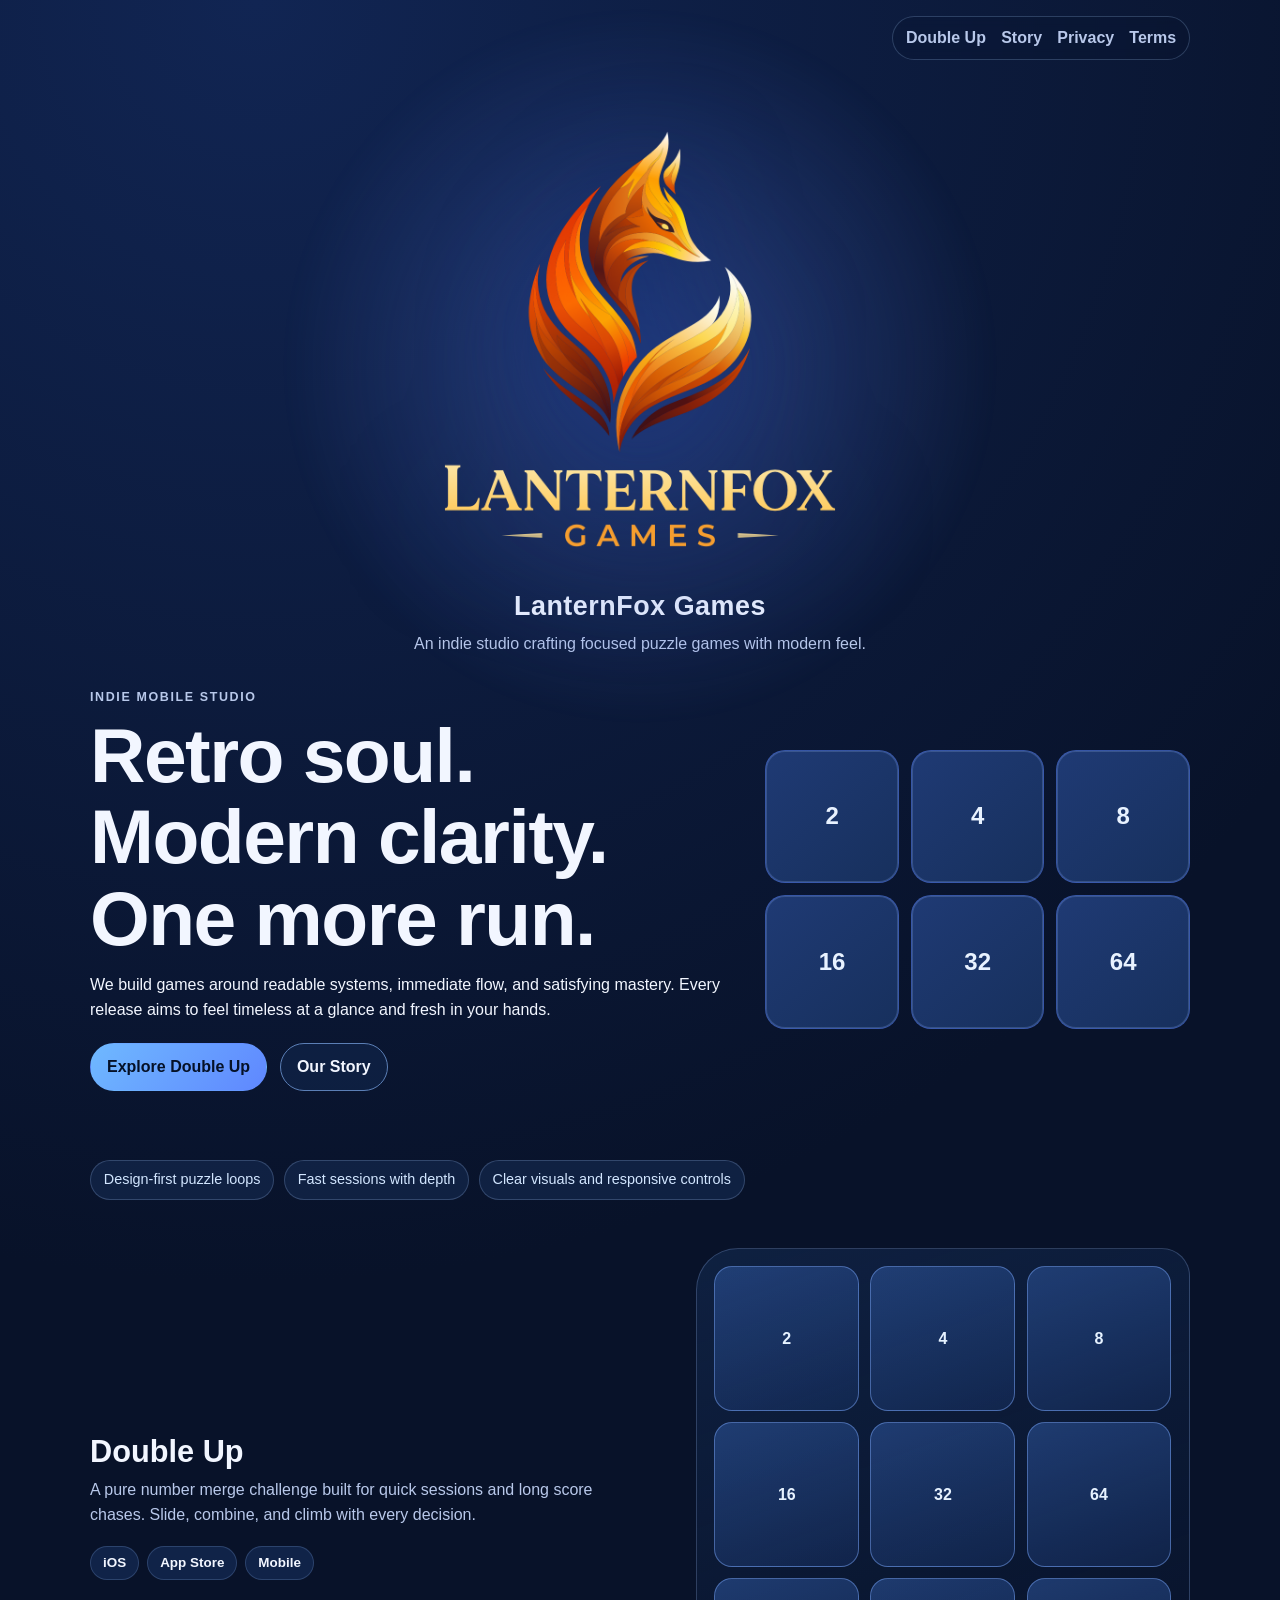
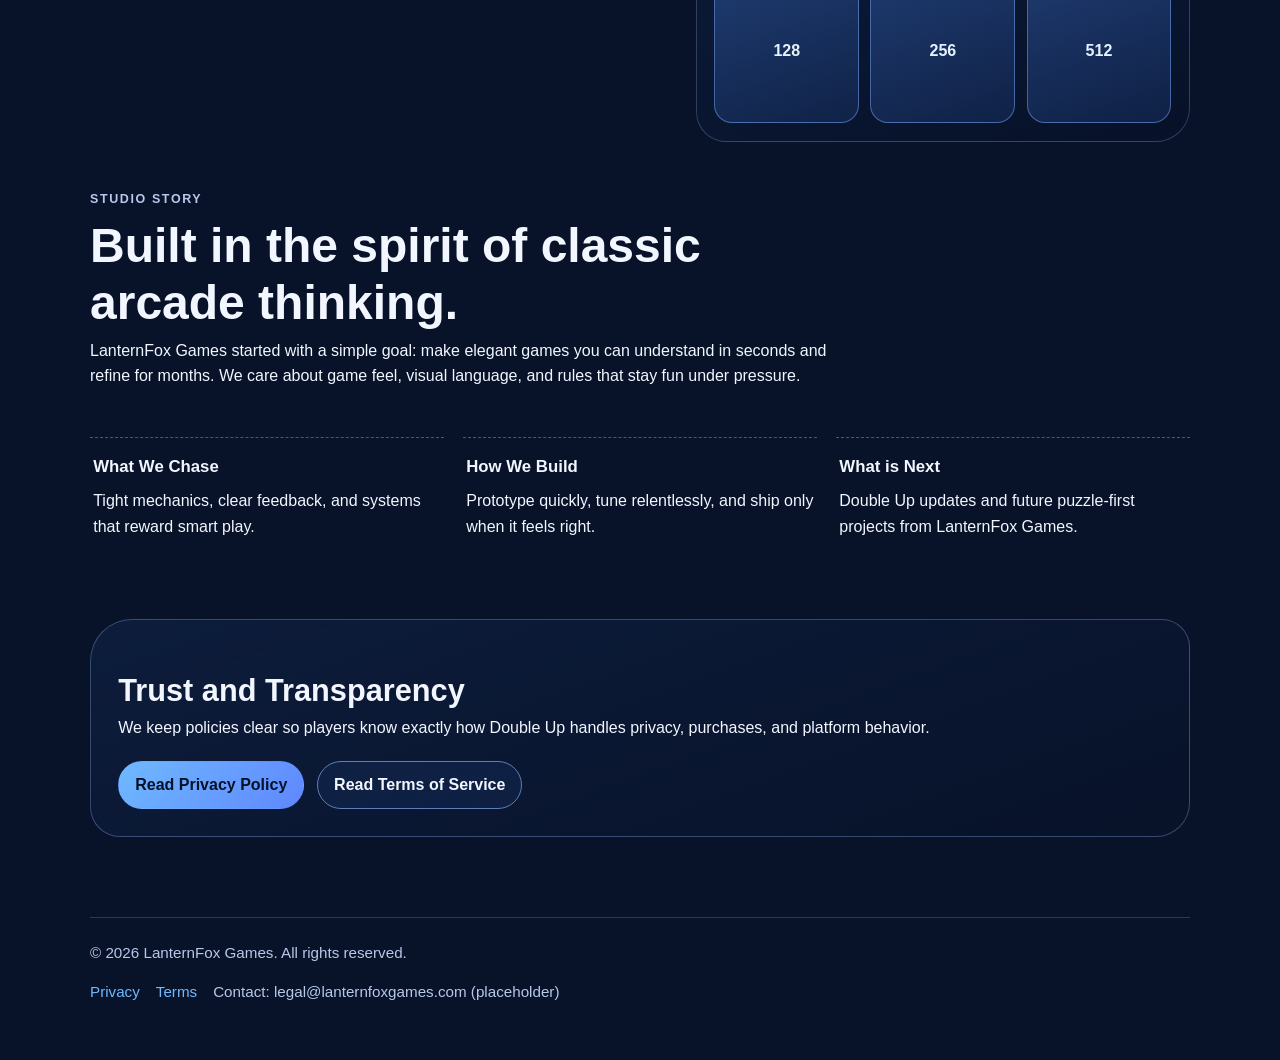
==== index.html @ 2ac15f98 "first commit" ====
<!doctype html>
<html lang="en">
  <head>
    <meta charset="UTF-8" />
    <meta name="viewport" content="width=device-width, initial-scale=1.0" />
    <meta
      name="description"
      content="LanternFox Games is an indie game studio behind Double Up, a quick and satisfying number tile merge challenge."
    />
    <title>LanternFox Games | Double Up</title>
    <link rel="stylesheet" href="styles.css" />
  </head>
  <body class="page page-home">
    <a class="skip-link" href="#main-content">Skip to content</a>

    <header class="home-header">
      <div class="home-floating-links" aria-label="Primary">
        <a href="#double-up">Double Up</a>
        <a href="#studio-story">Story</a>
        <a href="privacy.html">Privacy</a>
        <a href="terms.html">Terms</a>
      </div>
    </header>

    <main id="main-content">
      <section class="logo-stage">
        <a class="center-brand" href="index.html" aria-label="LanternFox Games home">
          <img src="images/lfgLogo.png" alt="LanternFox Games logo" />
        </a>
        <p class="logo-tagline">LanternFox Games</p>
        <p class="logo-subline">An indie studio crafting focused puzzle games with modern feel.</p>
      </section>

      <section class="hero-section">
        <div class="hero-copy">
          <p class="eyebrow">Indie Mobile Studio</p>
          <h1>Retro soul.<br />Modern clarity.<br />One more run.</h1>
          <p>
            We build games around readable systems, immediate flow, and satisfying mastery.
            Every release aims to feel timeless at a glance and fresh in your hands.
          </p>
          <div class="hero-actions">
            <a class="button button-primary" href="#double-up">Explore Double Up</a>
            <a class="button button-ghost" href="#studio-story">Our Story</a>
          </div>
        </div>
        <div class="hero-art" aria-hidden="true">
          <div class="tile-grid">
            <span class="tile">2</span>
            <span class="tile">4</span>
            <span class="tile">8</span>
            <span class="tile">16</span>
            <span class="tile">32</span>
            <span class="tile">64</span>
          </div>
        </div>
      </section>

      <section class="feature-ribbon" aria-label="Studio values">
        <p>Design-first puzzle loops</p>
        <p>Fast sessions with depth</p>
        <p>Clear visuals and responsive controls</p>
      </section>

      <section id="double-up" class="content-block showcase">
        <div class="section-heading showcase-copy">
          <h2>Double Up</h2>
          <p>
            A pure number merge challenge built for quick sessions and long score chases.
            Slide, combine, and climb with every decision.
          </p>
          <div class="platform-row" aria-label="Supported platforms">
            <span>iOS</span>
            <span>App Store</span>
            <span>Mobile</span>
          </div>
        </div>
        <div class="showcase-art soft-panel" aria-hidden="true">
          <div class="showcase-grid">
            <span>2</span>
            <span>4</span>
            <span>8</span>
            <span>16</span>
            <span>32</span>
            <span>64</span>
            <span>128</span>
            <span>256</span>
            <span>512</span>
          </div>
        </div>
      </section>

      <section id="studio-story" class="content-block story-block">
        <p class="eyebrow">Studio Story</p>
        <h2>Built in the spirit of classic arcade thinking.</h2>
        <p>
          LanternFox Games started with a simple goal: make elegant games you can understand in
          seconds and refine for months. We care about game feel, visual language, and rules
          that stay fun under pressure.
        </p>
      </section>

      <section class="content-block snapshot-grid">
        <article>
          <h3>What We Chase</h3>
          <p>Tight mechanics, clear feedback, and systems that reward smart play.</p>
        </article>
        <article>
          <h3>How We Build</h3>
          <p>Prototype quickly, tune relentlessly, and ship only when it feels right.</p>
        </article>
        <article>
          <h3>What is Next</h3>
          <p>Double Up updates and future puzzle-first projects from LanternFox Games.</p>
        </article>
      </section>

      <section class="content-block legal-callout soft-panel">
        <h2>Trust and Transparency</h2>
        <p>
          We keep policies clear so players know exactly how Double Up handles privacy,
          purchases, and platform behavior.
        </p>
        <div class="hero-actions">
          <a class="button button-primary" href="privacy.html">Read Privacy Policy</a>
          <a class="button button-ghost" href="terms.html">Read Terms of Service</a>
        </div>
      </section>
    </main>

    <footer class="site-footer">
      <p>&copy; <span id="year"></span> LanternFox Games. All rights reserved.</p>
      <p class="footer-links">
        <a href="privacy.html">Privacy</a>
        <a href="terms.html">Terms</a>
        <span>Contact: legal@lanternfoxgames.com (placeholder)</span>
      </p>
    </footer>

    <script src="script.js"></script>
  </body>
</html>
---- styles.css ----
:root {
  --bg-primary: #081229;
  --bg-panel: #0f1d3a;
  --bg-panel-soft: #13264a;
  --text-primary: #f2f6ff;
  --text-muted: #b8c8ea;
  --accent: #6fb9ff;
  --accent-strong: #5f87ff;
  --border: #2a4675;
  --shadow: 0 20px 45px rgba(2, 7, 18, 0.45);
}

*,
*::before,
*::after {
  box-sizing: border-box;
}

html,
body {
  margin: 0;
  padding: 0;
}

body {
  font-family: "Inter", "Segoe UI", Roboto, Helvetica, Arial, sans-serif;
  background: radial-gradient(circle at 20% 0%, #112553 0%, var(--bg-primary) 45%),
    var(--bg-primary);
  color: var(--text-primary);
  line-height: 1.6;
}

.skip-link {
  position: absolute;
  left: -999px;
  top: 0;
  background: #ffffff;
  color: #001535;
  padding: 0.5rem 1rem;
  border-radius: 0 0 0.5rem 0.5rem;
  z-index: 99;
}

.skip-link:focus {
  left: 1rem;
}

a {
  color: var(--accent);
}

a:hover {
  color: #9dccff;
}

.site-header,
main,
.site-footer {
  width: min(1100px, 92vw);
  margin-inline: auto;
}

.home-header {
  width: min(1100px, 92vw);
  margin: 0 auto;
  display: flex;
  justify-content: flex-end;
  padding-top: 1rem;
}

.home-floating-links {
  display: inline-flex;
  gap: 0.95rem;
  padding: 0.5rem 0.8rem;
  border-radius: 999px;
  background: rgba(8, 18, 41, 0.2);
  backdrop-filter: blur(6px);
  border: 1px solid rgba(170, 207, 255, 0.22);
}

.home-floating-links a {
  text-decoration: none;
  color: var(--text-muted);
  font-weight: 600;
}

.site-header {
  position: sticky;
  top: 0;
  z-index: 15;
  backdrop-filter: blur(8px);
}

.site-nav {
  margin-top: 1rem;
  display: flex;
  justify-content: space-between;
  align-items: center;
  padding: 0.8rem 1rem;
  border: 1px solid rgba(177, 210, 255, 0.15);
  background: rgba(8, 18, 41, 0.74);
  border-radius: 999px;
}

.brand {
  display: inline-flex;
  align-items: center;
  gap: 0.65rem;
  text-decoration: none;
  color: var(--text-primary);
  font-weight: 700;
  letter-spacing: 0.01em;
}

.brand img {
  width: 32px;
  height: 32px;
  border-radius: 8px;
  object-fit: cover;
}

.nav-links {
  display: inline-flex;
  gap: 1rem;
}

.nav-links a {
  text-decoration: none;
  color: var(--text-muted);
  font-weight: 600;
}

.nav-links a[aria-current="page"] {
  color: var(--text-primary);
}

main {
  padding-bottom: 2rem;
}

.page-home main {
  position: relative;
}

.logo-stage {
  min-height: 68vh;
  display: grid;
  place-items: center;
  text-align: center;
  align-content: center;
  position: relative;
  padding-top: 1.5rem;
}

.logo-stage::before {
  content: "";
  position: absolute;
  width: min(78vw, 760px);
  aspect-ratio: 1 / 1;
  border-radius: 50%;
  background: radial-gradient(circle, rgba(95, 135, 255, 0.34) 0%, rgba(6, 14, 34, 0) 66%);
  filter: blur(8px);
  pointer-events: none;
}

.center-brand {
  position: relative;
  display: inline-grid;
  place-items: center;
}

.center-brand img {
  width: min(75vw, 480px);
  height: auto;
  object-fit: contain;
  filter: drop-shadow(0 26px 52px rgba(10, 40, 110, 0.56));
}

.logo-tagline {
  margin: 0.35rem 0 0.2rem;
  font-size: clamp(1.3rem, 2.1vw, 1.8rem);
  font-weight: 800;
  letter-spacing: 0.02em;
}

.logo-subline {
  margin: 0;
  max-width: 600px;
  color: var(--text-muted);
}

.hero-section {
  margin-top: 0;
  padding: 1rem 0 2rem;
  display: grid;
  grid-template-columns: 1.2fr 0.8fr;
  gap: 2.4rem;
  align-items: center;
}

.eyebrow {
  text-transform: uppercase;
  letter-spacing: 0.13em;
  color: var(--text-muted);
  font-size: 0.78rem;
  font-weight: 700;
  margin-top: 0;
  margin-bottom: 0.45rem;
}

h1 {
  margin-block: 0.4rem 0.8rem;
  line-height: 1.06;
  font-size: clamp(2.3rem, 7vw, 4.8rem);
  letter-spacing: -0.02em;
}

h2 {
  line-height: 1.2;
  font-size: clamp(1.4rem, 2.4vw, 2rem);
  margin-bottom: 0.35rem;
}

h3 {
  margin-top: 0;
  margin-bottom: 0.45rem;
}

p {
  margin-top: 0;
}

.hero-actions {
  display: flex;
  flex-wrap: wrap;
  gap: 0.8rem;
  margin-top: 1.25rem;
}

.button {
  text-decoration: none;
  font-weight: 700;
  border-radius: 999px;
  padding: 0.65rem 1rem;
  border: 1px solid transparent;
  transition: transform 140ms ease, border-color 140ms ease;
}

.button:hover,
.button:focus-visible {
  transform: translateY(-1px);
}

.button-primary {
  background: linear-gradient(130deg, var(--accent), var(--accent-strong));
  color: #051127;
}

.button-ghost {
  border-color: #5b7fb6;
  color: var(--text-primary);
  background: rgba(20, 45, 90, 0.4);
}

.hero-art {
  align-self: center;
}

.tile-grid {
  display: grid;
  grid-template-columns: repeat(3, minmax(70px, 1fr));
  gap: 0.75rem;
}

.tile {
  display: grid;
  place-items: center;
  aspect-ratio: 1 / 1;
  border-radius: 20px;
  border: 1px solid #5f87ff69;
  background: linear-gradient(140deg, #1f3a74, #17305d);
  color: #e8f2ff;
  font-weight: 800;
  font-size: clamp(1.1rem, 2vw, 1.5rem);
  box-shadow: inset 0 0 0 1px rgba(167, 200, 255, 0.2);
}

.content-block {
  margin-top: 3rem;
}

.section-heading p {
  color: var(--text-muted);
}

.feature-ribbon {
  margin-top: 2.3rem;
  display: flex;
  flex-wrap: wrap;
  gap: 0.6rem;
  color: #d2e6ff;
}

.feature-ribbon p {
  margin: 0;
  padding: 0.45rem 0.8rem;
  border-radius: 999px;
  background: rgba(19, 38, 74, 0.78);
  border: 1px solid rgba(171, 204, 255, 0.22);
  font-size: 0.9rem;
}

.showcase {
  display: grid;
  grid-template-columns: 1.08fr 0.92fr;
  gap: 1.6rem;
  align-items: center;
}

.showcase-copy {
  max-width: 560px;
}

.platform-row {
  display: flex;
  flex-wrap: wrap;
  gap: 0.5rem;
  margin-top: 1.1rem;
}

.platform-row span {
  display: inline-block;
  border-radius: 999px;
  padding: 0.35rem 0.75rem;
  font-size: 0.84rem;
  font-weight: 700;
  background: rgba(20, 43, 86, 0.7);
  border: 1px solid rgba(156, 193, 255, 0.2);
}

.showcase-art {
  padding: 1.1rem;
  background: linear-gradient(160deg, rgba(17, 37, 72, 0.78), rgba(7, 18, 42, 0.38));
  border: 1px solid rgba(165, 196, 255, 0.24);
}

.showcase-grid {
  display: grid;
  grid-template-columns: repeat(3, minmax(0, 1fr));
  gap: 0.7rem;
}

.showcase-grid span {
  aspect-ratio: 1 / 1;
  display: grid;
  place-items: center;
  border-radius: 18px;
  font-weight: 800;
  color: #e6f2ff;
  border: 1px solid rgba(121, 164, 245, 0.5);
  background: linear-gradient(160deg, rgba(50, 93, 170, 0.5), rgba(26, 53, 107, 0.42));
}

.story-block {
  max-width: 760px;
}

.story-block h2 {
  font-size: clamp(1.9rem, 4.2vw, 3rem);
  margin-top: 0;
}

.snapshot-grid {
  display: grid;
  grid-template-columns: repeat(3, minmax(0, 1fr));
  gap: 1.2rem;
}

.snapshot-grid article {
  padding: 1rem 0.2rem;
  border-top: 1px dashed rgba(173, 204, 255, 0.38);
}

.snapshot-grid h3 {
  font-size: 1.05rem;
}

.card {
  padding: 1rem;
  border-radius: 24px;
  background: linear-gradient(180deg, rgba(24, 50, 98, 0.72), rgba(12, 29, 59, 0.7));
  border: 1px solid var(--border);
}

.glow-panel {
  border: 1px solid rgba(152, 193, 255, 0.2);
  border-radius: 38px;
  background: linear-gradient(160deg, rgba(24, 47, 92, 0.55), rgba(7, 18, 42, 0.4));
  box-shadow: var(--shadow);
}

.soft-panel {
  border-radius: 42px 28px 34px 30px;
}

.legal-callout {
  padding: 1.7rem;
  border: 1px solid rgba(159, 196, 255, 0.3);
  background: linear-gradient(160deg, rgba(16, 35, 70, 0.66), rgba(8, 18, 41, 0.36));
}

.site-footer {
  border-top: 1px solid rgba(165, 190, 232, 0.22);
  margin-top: 3rem;
  padding: 1.4rem 0 2.5rem;
  color: var(--text-muted);
  font-size: 0.95rem;
}

.footer-links {
  display: flex;
  flex-wrap: wrap;
  gap: 1rem;
}

.footer-links a {
  text-decoration: none;
}

.legal-main {
  margin-top: 2.2rem;
}

.legal-panel {
  padding: 1.5rem;
}

.legal-meta {
  color: var(--text-muted);
}

.legal-toc {
  background: rgba(18, 37, 72, 0.7);
  border: 1px solid var(--border);
  border-radius: 16px;
  padding: 0.9rem 1rem;
  margin: 1rem 0 1.5rem;
}

.legal-toc ul {
  margin: 0.5rem 0 0;
  padding-left: 1rem;
}

.legal-toc li {
  margin-bottom: 0.25rem;
}

.legal-section {
  margin-top: 1.3rem;
  padding-top: 1rem;
  border-top: 1px dashed rgba(176, 199, 233, 0.25);
}

ul {
  padding-left: 1.1rem;
}

li {
  margin-bottom: 0.3rem;
}

:focus-visible {
  outline: 2px solid #9bd1ff;
  outline-offset: 2px;
}

@media (max-width: 900px) {
  .logo-stage {
    min-height: 62vh;
  }

  .center-brand img {
    width: min(78vw, 380px);
  }

  .hero-section {
    grid-template-columns: 1fr;
    gap: 1.5rem;
  }

  .showcase {
    grid-template-columns: 1fr;
  }

  .snapshot-grid {
    grid-template-columns: 1fr;
  }
}

@media (max-width: 700px) {
  .home-header {
    justify-content: center;
  }

  .home-floating-links {
    width: 100%;
    justify-content: center;
    flex-wrap: wrap;
  }

  .site-nav {
    flex-direction: column;
    align-items: flex-start;
    border-radius: 18px;
    gap: 0.6rem;
  }

  .soft-panel {
    border-radius: 28px;
  }
}

@media (prefers-reduced-motion: reduce) {
  *,
  *::before,
  *::after {
    animation-duration: 0.01ms !important;
    animation-iteration-count: 1 !important;
    transition-duration: 0.01ms !important;
    scroll-behavior: auto !important;
  }
}
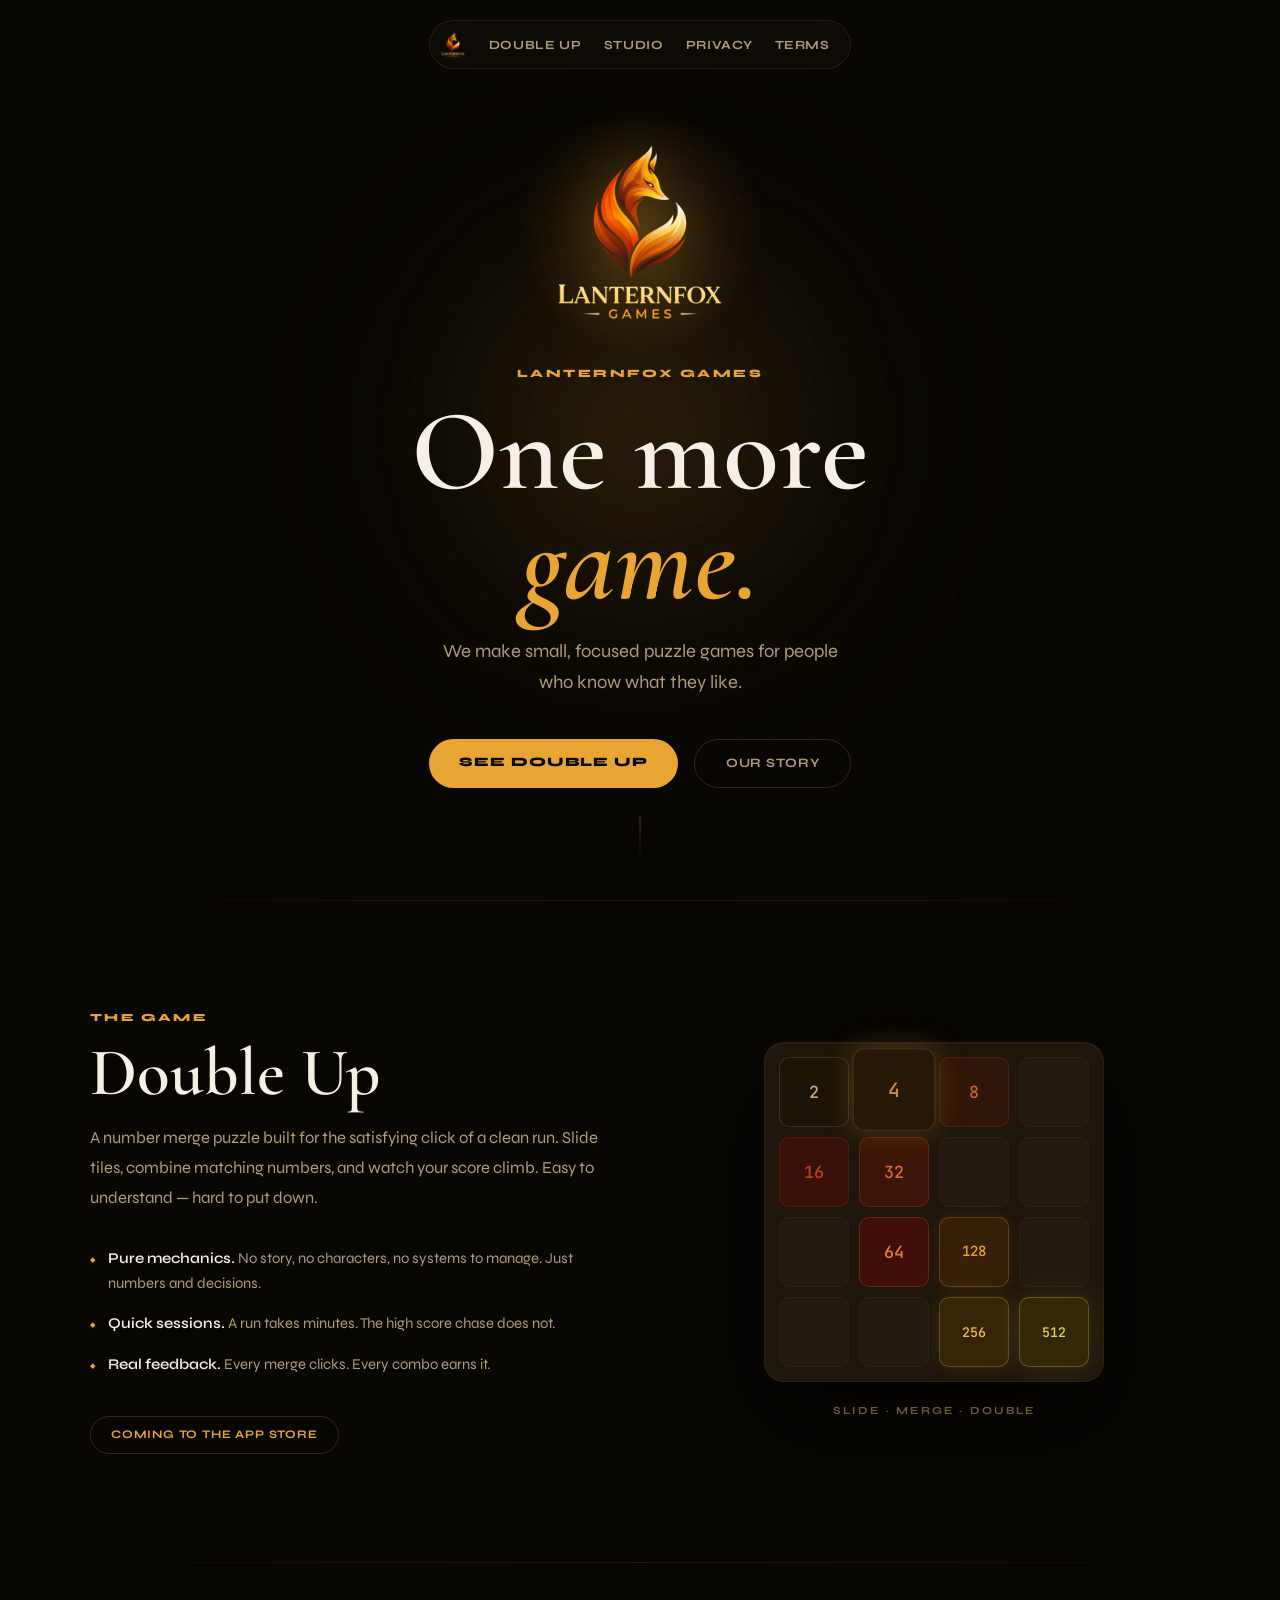
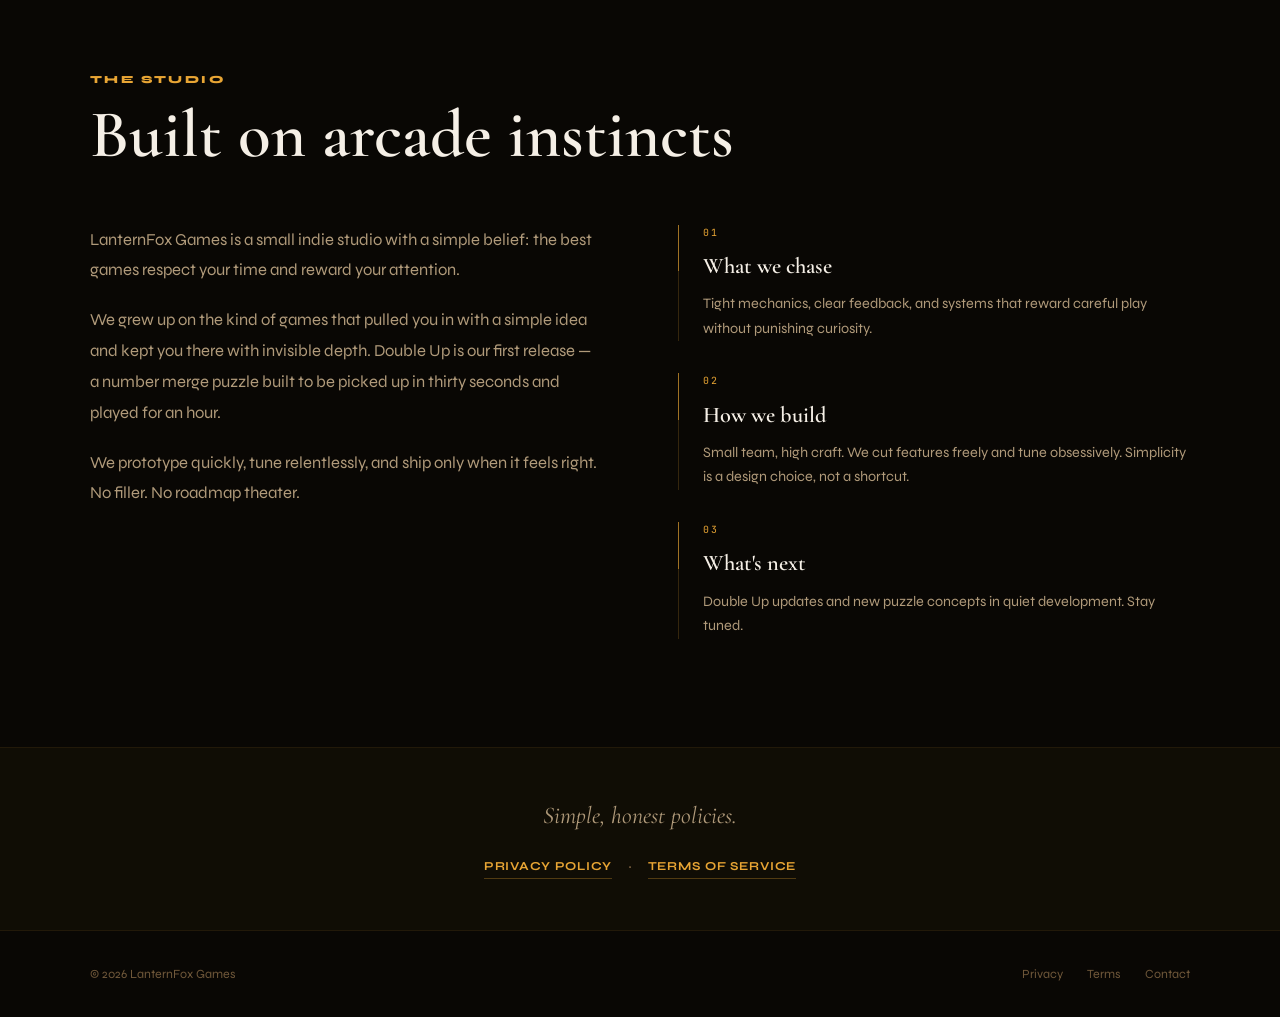
==== commit 839a184b: "updated design for the website" ====
--- a/index.html
+++ b/index.html
@@ -3,138 +3,184 @@
   <head>
     <meta charset="UTF-8" />
     <meta name="viewport" content="width=device-width, initial-scale=1.0" />
-    <meta
-      name="description"
-      content="LanternFox Games is an indie game studio behind Double Up, a quick and satisfying number tile merge challenge."
-    />
-    <title>LanternFox Games | Double Up</title>
+    <meta name="description" content="LanternFox Games makes small, focused puzzle games. Double Up — slide, merge, and double your way to a new high score." />
+    <title>LanternFox Games</title>
+    <link rel="preconnect" href="https://fonts.googleapis.com" />
+    <link rel="preconnect" href="https://fonts.gstatic.com" crossorigin />
+    <link href="https://fonts.googleapis.com/css2?family=Cormorant+Garamond:ital,wght@0,400;0,500;0,600;0,700;1,400;1,600&family=Syne:wght@400;500;600;700;800&family=JetBrains+Mono:wght@400;500&display=swap" rel="stylesheet" />
     <link rel="stylesheet" href="styles.css" />
   </head>
-  <body class="page page-home">
-    <a class="skip-link" href="#main-content">Skip to content</a>
+  <body class="page-home">
+    <a class="skip-link" href="#main">Skip to content</a>
 
-    <header class="home-header">
-      <div class="home-floating-links" aria-label="Primary">
-        <a href="#double-up">Double Up</a>
-        <a href="#studio-story">Story</a>
-        <a href="privacy.html">Privacy</a>
-        <a href="terms.html">Terms</a>
-      </div>
+    <header class="site-header" id="site-header">
+      <nav class="nav-pill" aria-label="Main navigation">
+        <a href="index.html" class="nav-home" aria-label="LanternFox Games home">
+          <img src="images/lfgLogo.png" alt="LanternFox Games" class="nav-logo-img" />
+        </a>
+        <div class="nav-links">
+          <a href="#double-up" class="nav-link">Double Up</a>
+          <a href="#studio-story" class="nav-link">Studio</a>
+          <a href="privacy.html" class="nav-link">Privacy</a>
+          <a href="terms.html" class="nav-link">Terms</a>
+        </div>
+      </nav>
     </header>
 
-    <main id="main-content">
-      <section class="logo-stage">
-        <a class="center-brand" href="index.html" aria-label="LanternFox Games home">
-          <img src="images/lfgLogo.png" alt="LanternFox Games logo" />
-        </a>
-        <p class="logo-tagline">LanternFox Games</p>
-        <p class="logo-subline">An indie studio crafting focused puzzle games with modern feel.</p>
+    <main id="main">
+
+      <!-- ═══ HERO ═══ -->
+      <section class="hero" id="hero" aria-label="Welcome to LanternFox Games">
+        <div class="hero-atmosphere" aria-hidden="true">
+          <div class="atm-glow atm-glow-1"></div>
+          <div class="atm-glow atm-glow-2"></div>
+        </div>
+        <div class="hero-dots" aria-hidden="true"></div>
+
+        <div class="hero-content">
+          <div class="logo-stage">
+            <div class="logo-halo"></div>
+            <img src="images/lfgLogo.png" alt="LanternFox Games logo" class="hero-logo" />
+          </div>
+          <p class="studio-label">LanternFox Games</p>
+          <h1 class="hero-headline">One more<br /><em>game.</em></h1>
+          <p class="hero-sub">We make small, focused puzzle games for people who know what they like.</p>
+          <div class="hero-cta">
+            <a href="#double-up" class="btn-primary">See Double Up</a>
+            <a href="#studio-story" class="btn-ghost">Our story</a>
+          </div>
+        </div>
+
+        <div class="scroll-beacon" aria-hidden="true">
+          <div class="scroll-track"></div>
+        </div>
       </section>
 
-      <section class="hero-section">
-        <div class="hero-copy">
-          <p class="eyebrow">Indie Mobile Studio</p>
-          <h1>Retro soul.<br />Modern clarity.<br />One more run.</h1>
-          <p>
-            We build games around readable systems, immediate flow, and satisfying mastery.
-            Every release aims to feel timeless at a glance and fresh in your hands.
-          </p>
-          <div class="hero-actions">
-            <a class="button button-primary" href="#double-up">Explore Double Up</a>
-            <a class="button button-ghost" href="#studio-story">Our Story</a>
+      <!-- ═══ DOUBLE UP SHOWCASE ═══ -->
+      <section class="showcase" id="double-up" aria-label="Double Up — the game">
+        <div class="section-rule" aria-hidden="true"></div>
+        <div class="showcase-inner">
+
+          <div class="showcase-copy reveal">
+            <span class="eyebrow">The game</span>
+            <h2 class="section-headline">Double Up</h2>
+            <p class="section-body">A number merge puzzle built for the satisfying click of a clean run. Slide tiles, combine matching numbers, and watch your score climb. Easy to understand — hard to put down.</p>
+
+            <ul class="feature-list">
+              <li class="feature-item">
+                <span class="feature-mark" aria-hidden="true">◆</span>
+                <div class="feature-text">
+                  <strong>Pure mechanics.</strong> No story, no characters, no systems to manage. Just numbers and decisions.
+                </div>
+              </li>
+              <li class="feature-item">
+                <span class="feature-mark" aria-hidden="true">◆</span>
+                <div class="feature-text">
+                  <strong>Quick sessions.</strong> A run takes minutes. The high score chase does not.
+                </div>
+              </li>
+              <li class="feature-item">
+                <span class="feature-mark" aria-hidden="true">◆</span>
+                <div class="feature-text">
+                  <strong>Real feedback.</strong> Every merge clicks. Every combo earns it.
+                </div>
+              </li>
+            </ul>
+
+            <div class="store-row">
+              <span class="store-badge">Coming to the App Store</span>
+            </div>
           </div>
+
+          <div class="showcase-board reveal" aria-hidden="true">
+            <div class="board-frame">
+              <div class="board-grid">
+                <div class="tile t2">2</div>
+                <div class="tile t4">4</div>
+                <div class="tile t8">8</div>
+                <div class="tile t-empty"></div>
+                <div class="tile t16">16</div>
+                <div class="tile t32">32</div>
+                <div class="tile t-empty"></div>
+                <div class="tile t-empty"></div>
+                <div class="tile t-empty"></div>
+                <div class="tile t64">64</div>
+                <div class="tile t128">128</div>
+                <div class="tile t-empty"></div>
+                <div class="tile t-empty"></div>
+                <div class="tile t-empty"></div>
+                <div class="tile t256">256</div>
+                <div class="tile t512">512</div>
+              </div>
+            </div>
+            <p class="board-label">Slide · Merge · Double</p>
+          </div>
+
         </div>
-        <div class="hero-art" aria-hidden="true">
-          <div class="tile-grid">
-            <span class="tile">2</span>
-            <span class="tile">4</span>
-            <span class="tile">8</span>
-            <span class="tile">16</span>
-            <span class="tile">32</span>
-            <span class="tile">64</span>
+      </section>
+
+      <!-- ═══ STUDIO STORY ═══ -->
+      <section class="studio" id="studio-story" aria-label="About LanternFox Games">
+        <div class="section-rule" aria-hidden="true"></div>
+        <div class="studio-inner">
+
+          <div class="studio-header reveal">
+            <span class="eyebrow">The studio</span>
+            <h2 class="section-headline">Built on arcade instincts</h2>
+          </div>
+
+          <div class="studio-layout">
+            <div class="studio-prose reveal">
+              <p>LanternFox Games is a small indie studio with a simple belief: the best games respect your time and reward your attention.</p>
+              <p>We grew up on the kind of games that pulled you in with a simple idea and kept you there with invisible depth. Double Up is our first release — a number merge puzzle built to be picked up in thirty seconds and played for an hour.</p>
+              <p>We prototype quickly, tune relentlessly, and ship only when it feels right. No filler. No roadmap theater.</p>
+            </div>
+
+            <div class="pillars">
+              <div class="pillar reveal">
+                <span class="pillar-index" aria-hidden="true">01</span>
+                <h3 class="pillar-title">What we chase</h3>
+                <p class="pillar-body">Tight mechanics, clear feedback, and systems that reward careful play without punishing curiosity.</p>
+              </div>
+              <div class="pillar reveal">
+                <span class="pillar-index" aria-hidden="true">02</span>
+                <h3 class="pillar-title">How we build</h3>
+                <p class="pillar-body">Small team, high craft. We cut features freely and tune obsessively. Simplicity is a design choice, not a shortcut.</p>
+              </div>
+              <div class="pillar reveal">
+                <span class="pillar-index" aria-hidden="true">03</span>
+                <h3 class="pillar-title">What's next</h3>
+                <p class="pillar-body">Double Up updates and new puzzle concepts in quiet development. Stay tuned.</p>
+              </div>
+            </div>
+          </div>
+
+        </div>
+      </section>
+
+      <!-- ═══ LEGAL BAND ═══ -->
+      <section class="legal-band" aria-label="Policies">
+        <div class="legal-inner">
+          <p class="legal-text">Simple, honest policies.</p>
+          <div class="legal-links">
+            <a href="privacy.html" class="legal-link">Privacy Policy</a>
+            <span aria-hidden="true" class="legal-sep">·</span>
+            <a href="terms.html" class="legal-link">Terms of Service</a>
           </div>
         </div>
       </section>
 
-      <section class="feature-ribbon" aria-label="Studio values">
-        <p>Design-first puzzle loops</p>
-        <p>Fast sessions with depth</p>
-        <p>Clear visuals and responsive controls</p>
-      </section>
-
-      <section id="double-up" class="content-block showcase">
-        <div class="section-heading showcase-copy">
-          <h2>Double Up</h2>
-          <p>
-            A pure number merge challenge built for quick sessions and long score chases.
-            Slide, combine, and climb with every decision.
-          </p>
-          <div class="platform-row" aria-label="Supported platforms">
-            <span>iOS</span>
-            <span>App Store</span>
-            <span>Mobile</span>
-          </div>
-        </div>
-        <div class="showcase-art soft-panel" aria-hidden="true">
-          <div class="showcase-grid">
-            <span>2</span>
-            <span>4</span>
-            <span>8</span>
-            <span>16</span>
-            <span>32</span>
-            <span>64</span>
-            <span>128</span>
-            <span>256</span>
-            <span>512</span>
-          </div>
-        </div>
-      </section>
-
-      <section id="studio-story" class="content-block story-block">
-        <p class="eyebrow">Studio Story</p>
-        <h2>Built in the spirit of classic arcade thinking.</h2>
-        <p>
-          LanternFox Games started with a simple goal: make elegant games you can understand in
-          seconds and refine for months. We care about game feel, visual language, and rules
-          that stay fun under pressure.
-        </p>
-      </section>
-
-      <section class="content-block snapshot-grid">
-        <article>
-          <h3>What We Chase</h3>
-          <p>Tight mechanics, clear feedback, and systems that reward smart play.</p>
-        </article>
-        <article>
-          <h3>How We Build</h3>
-          <p>Prototype quickly, tune relentlessly, and ship only when it feels right.</p>
-        </article>
-        <article>
-          <h3>What is Next</h3>
-          <p>Double Up updates and future puzzle-first projects from LanternFox Games.</p>
-        </article>
-      </section>
-
-      <section class="content-block legal-callout soft-panel">
-        <h2>Trust and Transparency</h2>
-        <p>
-          We keep policies clear so players know exactly how Double Up handles privacy,
-          purchases, and platform behavior.
-        </p>
-        <div class="hero-actions">
-          <a class="button button-primary" href="privacy.html">Read Privacy Policy</a>
-          <a class="button button-ghost" href="terms.html">Read Terms of Service</a>
-        </div>
-      </section>
     </main>
 
     <footer class="site-footer">
-      <p>&copy; <span id="year"></span> LanternFox Games. All rights reserved.</p>
-      <p class="footer-links">
-        <a href="privacy.html">Privacy</a>
-        <a href="terms.html">Terms</a>
-        <span>Contact: legal@lanternfoxgames.com (placeholder)</span>
-      </p>
+      <div class="footer-inner">
+        <span class="footer-copy">© <span id="year"></span> LanternFox Games</span>
+        <nav class="footer-nav" aria-label="Footer links">
+          <a href="privacy.html">Privacy</a>
+          <a href="terms.html">Terms</a>
+          <a href="mailto:legal@lanternfoxgames.com">Contact</a>
+        </nav>
+      </div>
     </footer>
 
     <script src="script.js"></script>
--- a/styles.css
+++ b/styles.css
@@ -1,533 +1,922 @@
+/* ============================================================
+   LANTERNFOX GAMES — Design System
+   Aesthetic: Warm Noir / Lantern Light
+   Fonts: Cormorant Garamond (display) · Syne (UI) · JetBrains Mono (tiles)
+   ============================================================ */
+
+/* ---- Design Tokens ---- */
 :root {
-  --bg-primary: #081229;
-  --bg-panel: #0f1d3a;
-  --bg-panel-soft: #13264a;
-  --text-primary: #f2f6ff;
-  --text-muted: #b8c8ea;
-  --accent: #6fb9ff;
-  --accent-strong: #5f87ff;
-  --border: #2a4675;
-  --shadow: 0 20px 45px rgba(2, 7, 18, 0.45);
-}
-
-*,
-*::before,
-*::after {
-  box-sizing: border-box;
-}
-
-html,
+  /* Backgrounds — warm dark */
+  --bg-0: #090704;
+  --bg-1: #110e08;
+  --bg-2: #1a1508;
+  --bg-card: #1e160c;
+
+  /* Amber palette */
+  --amber: #e8a534;
+  --amber-light: #f0bc5c;
+  --amber-08: rgba(232, 165, 52, 0.08);
+  --amber-12: rgba(232, 165, 52, 0.12);
+  --amber-20: rgba(232, 165, 52, 0.20);
+  --amber-30: rgba(232, 165, 52, 0.30);
+
+  /* Text */
+  --text-1: #f5efe6;
+  --text-2: #b09a7a;
+  --text-3: #70583a;
+
+  /* Tile text colors (progressively brighter) */
+  --t2-color:   #c4a87a;
+  --t4-color:   #cc8845;
+  --t8-color:   #c4622a;
+  --t16-color:  #b84020;
+  --t32-color:  #d46840;
+  --t64-color:  #e08045;
+  --t128-color: #e8a534;
+  --t256-color: #f0bc5c;
+  --t512-color: #ead060;
+
+  /* Typography */
+  --ff-display: 'Cormorant Garamond', Georgia, 'Times New Roman', serif;
+  --ff-ui:      'Syne', 'Segoe UI', system-ui, sans-serif;
+  --ff-mono:    'JetBrains Mono', 'Courier New', monospace;
+
+  /* Layout */
+  --max-w: 1100px;
+  --pad-x: clamp(20px, 5vw, 60px);
+  --section-y: clamp(80px, 12vh, 130px);
+
+  /* Easing */
+  --ease-out: cubic-bezier(0.23, 1, 0.32, 1);
+  --ease-bounce: cubic-bezier(0.34, 1.56, 0.64, 1);
+}
+
+/* ---- Reset ---- */
+*, *::before, *::after { box-sizing: border-box; margin: 0; padding: 0; }
+html { scroll-behavior: smooth; -webkit-font-smoothing: antialiased; }
 body {
-  margin: 0;
-  padding: 0;
-}
-
-body {
-  font-family: "Inter", "Segoe UI", Roboto, Helvetica, Arial, sans-serif;
-  background: radial-gradient(circle at 20% 0%, #112553 0%, var(--bg-primary) 45%),
-    var(--bg-primary);
-  color: var(--text-primary);
-  line-height: 1.6;
-}
-
+  font-family: var(--ff-ui);
+  background-color: var(--bg-0);
+  color: var(--text-1);
+  line-height: 1.7;
+  overflow-x: hidden;
+}
+img { max-width: 100%; height: auto; display: block; }
+a { color: inherit; text-decoration: none; }
+ul { list-style: none; }
+
+/* ---- Skip link ---- */
 .skip-link {
   position: absolute;
-  left: -999px;
+  top: -100%;
+  left: 1rem;
+  background: var(--amber);
+  color: var(--bg-0);
+  padding: 0.5rem 1rem;
+  border-radius: 4px;
+  font-family: var(--ff-ui);
+  font-weight: 700;
+  z-index: 200;
+}
+.skip-link:focus { top: 1rem; }
+
+
+/* ============================================================
+   NAVIGATION
+   ============================================================ */
+
+.site-header {
+  position: fixed;
   top: 0;
-  background: #ffffff;
-  color: #001535;
-  padding: 0.5rem 1rem;
-  border-radius: 0 0 0.5rem 0.5rem;
-  z-index: 99;
-}
-
-.skip-link:focus {
-  left: 1rem;
-}
-
-a {
-  color: var(--accent);
-}
-
-a:hover {
-  color: #9dccff;
-}
-
-.site-header,
-main,
+  left: 0;
+  right: 0;
+  z-index: 100;
+  display: flex;
+  justify-content: center;
+  padding: 1.25rem var(--pad-x);
+  transition: padding 0.4s var(--ease-out);
+}
+.site-header.scrolled { padding: 0.75rem var(--pad-x); }
+
+.nav-pill {
+  display: flex;
+  align-items: center;
+  gap: 0.25rem;
+  background: rgba(17, 14, 8, 0.7);
+  backdrop-filter: blur(18px);
+  -webkit-backdrop-filter: blur(18px);
+  border: 1px solid var(--amber-12);
+  border-radius: 100px;
+  padding: 0.4rem 0.6rem 0.4rem 0.4rem;
+  transition: background 0.4s, border-color 0.4s;
+}
+.site-header.scrolled .nav-pill {
+  background: rgba(17, 14, 8, 0.92);
+  border-color: var(--amber-20);
+}
+
+.nav-home {
+  display: flex;
+  align-items: center;
+  padding: 0.2rem 0.4rem 0.2rem 0.2rem;
+}
+.nav-logo-img {
+  width: 28px;
+  height: 28px;
+  border-radius: 6px;
+  object-fit: contain;
+}
+
+.nav-links { display: flex; align-items: center; }
+
+.nav-link {
+  font-family: var(--ff-ui);
+  font-size: 0.78rem;
+  font-weight: 700;
+  letter-spacing: 0.05em;
+  text-transform: uppercase;
+  color: var(--text-2);
+  padding: 0.35rem 0.7rem;
+  border-radius: 100px;
+  transition: color 0.2s, background 0.2s;
+}
+.nav-link:hover,
+.nav-link[aria-current="page"] {
+  color: var(--text-1);
+  background: var(--amber-08);
+}
+
+
+/* ============================================================
+   HERO SECTION
+   ============================================================ */
+
+.hero {
+  position: relative;
+  min-height: 100svh;
+  display: flex;
+  flex-direction: column;
+  align-items: center;
+  justify-content: center;
+  text-align: center;
+  padding: 80px var(--pad-x) 60px;
+  overflow: hidden;
+}
+
+/* Dot grid texture */
+.hero-dots {
+  position: absolute;
+  inset: 0;
+  background-image: radial-gradient(circle, rgba(255, 255, 255, 0.025) 1px, transparent 1px);
+  background-size: 36px 36px;
+  pointer-events: none;
+}
+
+/* Atmospheric glow */
+.hero-atmosphere {
+  position: absolute;
+  inset: 0;
+  pointer-events: none;
+}
+.atm-glow {
+  position: absolute;
+  border-radius: 50%;
+  filter: blur(90px);
+}
+.atm-glow-1 {
+  width: 560px;
+  height: 560px;
+  top: 50%;
+  left: 50%;
+  transform: translate(-50%, -54%);
+  background: radial-gradient(circle, rgba(232, 165, 52, 0.11) 0%, transparent 70%);
+  animation: glowPulse 7s ease-in-out infinite;
+}
+.atm-glow-2 {
+  width: 280px;
+  height: 280px;
+  top: 50%;
+  left: 50%;
+  transform: translate(-50%, -58%);
+  background: radial-gradient(circle, rgba(232, 165, 52, 0.2) 0%, transparent 70%);
+  animation: glowPulse 7s ease-in-out infinite reverse;
+  animation-delay: -3.5s;
+}
+@keyframes glowPulse {
+  0%, 100% { opacity: 1; }
+  50% { opacity: 0.6; }
+}
+
+/* Logo */
+.logo-stage {
+  position: relative;
+  width: clamp(140px, 20vw, 200px);
+  height: clamp(140px, 20vw, 200px);
+  margin: 0 auto 2rem;
+  animation: fadeUp 0.9s var(--ease-out) 0.1s both;
+}
+.logo-halo {
+  position: absolute;
+  inset: -28px;
+  border-radius: 50%;
+  background: radial-gradient(circle, rgba(232, 165, 52, 0.18) 0%, transparent 70%);
+  animation: haloPulse 4.5s ease-in-out infinite;
+}
+@keyframes haloPulse {
+  0%, 100% { opacity: 0.8; transform: scale(1); }
+  50% { opacity: 1; transform: scale(1.06); }
+}
+.hero-logo {
+  position: relative;
+  width: 100%;
+  height: 100%;
+  object-fit: contain;
+  filter: drop-shadow(0 0 28px rgba(232, 165, 52, 0.28));
+  animation: logoFloat 5.5s ease-in-out infinite;
+}
+@keyframes logoFloat {
+  0%, 100% { transform: translateY(0); }
+  50% { transform: translateY(-8px); }
+}
+
+/* Hero text — staggered entrance */
+.studio-label {
+  font-family: var(--ff-ui);
+  font-size: 0.7rem;
+  font-weight: 800;
+  letter-spacing: 0.22em;
+  text-transform: uppercase;
+  color: var(--amber);
+  margin-bottom: 0.9rem;
+  animation: fadeUp 0.8s var(--ease-out) 0.35s both;
+}
+.hero-headline {
+  font-family: var(--ff-display);
+  font-size: clamp(3.8rem, 9vw, 7.5rem);
+  font-weight: 600;
+  line-height: 0.95;
+  color: var(--text-1);
+  margin-bottom: 1.25rem;
+  animation: fadeUp 0.8s var(--ease-out) 0.55s both;
+}
+.hero-headline em {
+  font-style: italic;
+  color: var(--amber);
+}
+.hero-sub {
+  font-size: clamp(0.95rem, 1.5vw, 1.15rem);
+  color: var(--text-2);
+  max-width: 420px;
+  margin: 0 auto 2.5rem;
+  animation: fadeUp 0.8s var(--ease-out) 0.75s both;
+}
+
+/* CTA buttons */
+.hero-cta {
+  display: flex;
+  gap: 1rem;
+  justify-content: center;
+  flex-wrap: wrap;
+  animation: fadeUp 0.8s var(--ease-out) 0.95s both;
+}
+.btn-primary {
+  font-family: var(--ff-ui);
+  font-size: 0.8rem;
+  font-weight: 800;
+  letter-spacing: 0.07em;
+  text-transform: uppercase;
+  background: var(--amber);
+  color: var(--bg-0);
+  padding: 0.8rem 1.9rem;
+  border-radius: 100px;
+  transition: background 0.2s, transform 0.2s, box-shadow 0.2s;
+  display: inline-block;
+}
+.btn-primary:hover {
+  background: var(--amber-light);
+  transform: translateY(-2px);
+  box-shadow: 0 8px 32px rgba(232, 165, 52, 0.28);
+}
+.btn-ghost {
+  font-family: var(--ff-ui);
+  font-size: 0.8rem;
+  font-weight: 700;
+  letter-spacing: 0.07em;
+  text-transform: uppercase;
+  color: var(--text-2);
+  padding: 0.8rem 1.9rem;
+  border-radius: 100px;
+  border: 1px solid var(--amber-20);
+  transition: color 0.2s, border-color 0.2s, transform 0.2s;
+  display: inline-block;
+}
+.btn-ghost:hover {
+  color: var(--text-1);
+  border-color: var(--amber-30);
+  transform: translateY(-2px);
+}
+
+/* Scroll beacon */
+.scroll-beacon {
+  position: absolute;
+  bottom: 2.25rem;
+  left: 50%;
+  transform: translateX(-50%);
+  opacity: 0.35;
+}
+.scroll-track {
+  width: 1px;
+  height: 48px;
+  background: linear-gradient(to bottom, var(--amber), transparent);
+  animation: scrollBeacon 2.2s ease-in-out infinite;
+}
+@keyframes scrollBeacon {
+  0%   { transform: scaleY(0); transform-origin: top; opacity: 1; }
+  50%  { transform: scaleY(1); transform-origin: top; opacity: 1; }
+  100% { transform: scaleY(1); transform-origin: bottom; opacity: 0; }
+}
+
+/* Shared section divider */
+.section-rule {
+  height: 1px;
+  background: linear-gradient(to right, transparent, var(--amber-12), transparent);
+  margin-bottom: var(--section-y);
+}
+
+
+/* ============================================================
+   SHOWCASE SECTION
+   ============================================================ */
+
+.showcase {
+  padding: 0 var(--pad-x) var(--section-y);
+}
+.showcase-inner {
+  max-width: var(--max-w);
+  margin: 0 auto;
+  display: grid;
+  grid-template-columns: 1fr 1fr;
+  gap: clamp(3rem, 6vw, 6rem);
+  align-items: center;
+}
+
+/* Shared type */
+.eyebrow {
+  display: block;
+  font-family: var(--ff-ui);
+  font-size: 0.68rem;
+  font-weight: 800;
+  letter-spacing: 0.22em;
+  text-transform: uppercase;
+  color: var(--amber);
+  margin-bottom: 0.75rem;
+}
+.section-headline {
+  font-family: var(--ff-display);
+  font-size: clamp(2.6rem, 5.5vw, 4.2rem);
+  font-weight: 600;
+  line-height: 1;
+  color: var(--text-1);
+  margin-bottom: 1.1rem;
+}
+.section-body {
+  font-size: clamp(0.92rem, 1.3vw, 1.05rem);
+  color: var(--text-2);
+  line-height: 1.8;
+  margin-bottom: 2rem;
+}
+
+.feature-list {
+  display: flex;
+  flex-direction: column;
+  gap: 1rem;
+  margin-bottom: 2.5rem;
+}
+.feature-item {
+  display: flex;
+  gap: 0.8rem;
+  align-items: flex-start;
+}
+.feature-mark {
+  color: var(--amber);
+  font-size: 0.45rem;
+  margin-top: 0.5rem;
+  flex-shrink: 0;
+}
+.feature-text {
+  font-size: 0.93rem;
+  color: var(--text-2);
+  line-height: 1.65;
+}
+.feature-text strong {
+  color: var(--text-1);
+  font-weight: 600;
+}
+
+.store-row { display: flex; }
+.store-badge {
+  font-family: var(--ff-ui);
+  font-size: 0.72rem;
+  font-weight: 700;
+  letter-spacing: 0.07em;
+  text-transform: uppercase;
+  color: var(--amber);
+  border: 1px solid var(--amber-20);
+  padding: 0.5rem 1.25rem;
+  border-radius: 100px;
+}
+
+/* Tile board */
+.showcase-board {
+  display: flex;
+  flex-direction: column;
+  align-items: center;
+  gap: 1.25rem;
+}
+.board-frame {
+  background: var(--bg-card);
+  border: 1px solid var(--amber-08);
+  border-radius: 20px;
+  padding: 14px;
+  box-shadow:
+    0 40px 90px rgba(0, 0, 0, 0.6),
+    inset 0 1px 0 rgba(232, 165, 52, 0.05);
+}
+.board-grid {
+  display: grid;
+  grid-template-columns: repeat(4, 70px);
+  grid-template-rows: repeat(4, 70px);
+  gap: 10px;
+}
+
+/* Tiles */
+.tile {
+  display: flex;
+  align-items: center;
+  justify-content: center;
+  border-radius: 10px;
+  font-family: var(--ff-mono);
+  font-weight: 500;
+  font-size: 1.05rem;
+  user-select: none;
+  transition: transform 0.25s var(--ease-bounce), box-shadow 0.25s;
+  cursor: default;
+}
+.tile:not(.t-empty):hover {
+  transform: scale(1.1) !important;
+  z-index: 1;
+  position: relative;
+}
+
+.t-empty {
+  background: rgba(255, 255, 255, 0.02);
+  border: 1px solid rgba(255, 255, 255, 0.035);
+}
+
+/* Individual tile styles with staggered float */
+.t2   { background: #1d1408; color: var(--t2-color);   border: 1px solid rgba(196,168,122,0.18); animation: tileFloat 5s ease-in-out infinite; animation-delay: 0s;    }
+.t4   { background: #261908; color: var(--t4-color);   border: 1px solid rgba(204,136,69,0.18);  animation: tileFloat 5s ease-in-out infinite; animation-delay: -1s;   }
+.t8   { background: #301608; color: var(--t8-color);   border: 1px solid rgba(196,98,42,0.18);   animation: tileFloat 5s ease-in-out infinite; animation-delay: -2s;   }
+.t16  { background: #381208; color: var(--t16-color);  border: 1px solid rgba(184,64,32,0.18);   animation: tileFloat 5s ease-in-out infinite; animation-delay: -3s;   }
+.t32  { background: #3c1608; color: var(--t32-color);  border: 1px solid rgba(212,104,64,0.20);  animation: tileFloat 5s ease-in-out infinite; animation-delay: -4s;   }
+.t64  { background: #401008; color: var(--t64-color);  border: 1px solid rgba(224,128,69,0.20);  animation: tileFloat 5s ease-in-out infinite; animation-delay: -0.5s; }
+.t128 { background: #362008; color: var(--t128-color); border: 1px solid rgba(232,165,52,0.25);  box-shadow: 0 0 18px rgba(232,165,52,0.09);  animation: tileFloat 5s ease-in-out infinite; animation-delay: -1.5s; font-size: 0.88rem; }
+.t256 { background: #362408; color: var(--t256-color); border: 1px solid rgba(240,188,92,0.25);  box-shadow: 0 0 22px rgba(240,188,92,0.11);  animation: tileFloat 5s ease-in-out infinite; animation-delay: -2.5s; font-size: 0.83rem; }
+.t512 { background: #322808; color: var(--t512-color); border: 1px solid rgba(234,208,96,0.28);  box-shadow: 0 0 28px rgba(234,208,96,0.14);  animation: tileFloat 5s ease-in-out infinite; animation-delay: -3.5s; font-size: 0.83rem; }
+
+@keyframes tileFloat {
+  0%, 100% { transform: translateY(0); }
+  50% { transform: translateY(-3px); }
+}
+
+.board-label {
+  font-family: var(--ff-ui);
+  font-size: 0.68rem;
+  font-weight: 700;
+  letter-spacing: 0.2em;
+  text-transform: uppercase;
+  color: var(--text-3);
+}
+
+
+/* ============================================================
+   STUDIO SECTION
+   ============================================================ */
+
+.studio {
+  padding: 0 var(--pad-x) var(--section-y);
+}
+.studio-inner { max-width: var(--max-w); margin: 0 auto; }
+.studio-header { margin-bottom: 3.5rem; }
+
+.studio-layout {
+  display: grid;
+  grid-template-columns: 1fr 1fr;
+  gap: clamp(3rem, 6vw, 6rem);
+}
+
+.studio-prose {
+  display: flex;
+  flex-direction: column;
+  gap: 1.2rem;
+}
+.studio-prose p {
+  font-size: clamp(0.92rem, 1.3vw, 1.05rem);
+  color: var(--text-2);
+  line-height: 1.85;
+}
+
+.pillars {
+  display: flex;
+  flex-direction: column;
+  gap: 2rem;
+}
+.pillar {
+  padding-left: 1.5rem;
+  border-left: 1px solid var(--amber-20);
+  position: relative;
+}
+.pillar::before {
+  content: '';
+  position: absolute;
+  left: -1px;
+  top: 0;
+  height: 40%;
+  width: 1px;
+  background: var(--amber);
+  opacity: 0.6;
+}
+.pillar-index {
+  display: block;
+  font-family: var(--ff-mono);
+  font-size: 0.62rem;
+  color: var(--amber);
+  letter-spacing: 0.12em;
+  margin-bottom: 0.35rem;
+}
+.pillar-title {
+  font-family: var(--ff-display);
+  font-size: 1.4rem;
+  font-weight: 600;
+  color: var(--text-1);
+  margin-bottom: 0.45rem;
+}
+.pillar-body {
+  font-size: 0.9rem;
+  color: var(--text-2);
+  line-height: 1.7;
+}
+
+
+/* ============================================================
+   LEGAL BAND
+   ============================================================ */
+
+.legal-band {
+  padding: 3rem var(--pad-x);
+  text-align: center;
+  border-top: 1px solid var(--amber-08);
+  border-bottom: 1px solid var(--amber-08);
+  background: rgba(26, 21, 8, 0.45);
+}
+.legal-inner { max-width: 560px; margin: 0 auto; }
+.legal-text {
+  font-family: var(--ff-display);
+  font-size: 1.5rem;
+  font-style: italic;
+  color: var(--text-2);
+  margin-bottom: 1rem;
+}
+.legal-links {
+  display: flex;
+  align-items: center;
+  justify-content: center;
+  gap: 1rem;
+}
+.legal-link {
+  font-family: var(--ff-ui);
+  font-size: 0.76rem;
+  font-weight: 700;
+  letter-spacing: 0.07em;
+  text-transform: uppercase;
+  color: var(--amber);
+  padding-bottom: 1px;
+  border-bottom: 1px solid var(--amber-30);
+  transition: color 0.2s, border-color 0.2s;
+}
+.legal-link:hover {
+  color: var(--amber-light);
+  border-color: var(--amber-light);
+}
+.legal-sep { color: var(--text-3); font-size: 1.1rem; }
+
+
+/* ============================================================
+   FOOTER
+   ============================================================ */
+
 .site-footer {
-  width: min(1100px, 92vw);
-  margin-inline: auto;
-}
-
-.home-header {
-  width: min(1100px, 92vw);
+  padding: 2rem var(--pad-x);
+}
+.footer-inner {
+  max-width: var(--max-w);
   margin: 0 auto;
   display: flex;
-  justify-content: flex-end;
-  padding-top: 1rem;
-}
-
-.home-floating-links {
-  display: inline-flex;
-  gap: 0.95rem;
-  padding: 0.5rem 0.8rem;
-  border-radius: 999px;
-  background: rgba(8, 18, 41, 0.2);
-  backdrop-filter: blur(6px);
-  border: 1px solid rgba(170, 207, 255, 0.22);
-}
-
-.home-floating-links a {
-  text-decoration: none;
-  color: var(--text-muted);
-  font-weight: 600;
-}
-
-.site-header {
+  align-items: center;
+  justify-content: space-between;
+  gap: 1.5rem;
+  flex-wrap: wrap;
+}
+.footer-copy {
+  font-size: 0.78rem;
+  color: var(--text-3);
+}
+.footer-nav { display: flex; gap: 1.5rem; }
+.footer-nav a {
+  font-size: 0.78rem;
+  color: var(--text-3);
+  transition: color 0.2s;
+}
+.footer-nav a:hover { color: var(--text-2); }
+
+
+/* ============================================================
+   LEGAL PAGES
+   ============================================================ */
+
+.legal-page-header {
   position: sticky;
   top: 0;
-  z-index: 15;
-  backdrop-filter: blur(8px);
-}
-
-.site-nav {
-  margin-top: 1rem;
-  display: flex;
+  z-index: 100;
+  display: flex;
+  justify-content: center;
+  padding: 1rem var(--pad-x);
+  background: rgba(9, 7, 4, 0.88);
+  backdrop-filter: blur(18px);
+  -webkit-backdrop-filter: blur(18px);
+  border-bottom: 1px solid var(--amber-08);
+}
+.legal-nav {
+  max-width: var(--max-w);
+  width: 100%;
+  display: flex;
+  align-items: center;
   justify-content: space-between;
-  align-items: center;
-  padding: 0.8rem 1rem;
-  border: 1px solid rgba(177, 210, 255, 0.15);
-  background: rgba(8, 18, 41, 0.74);
-  border-radius: 999px;
-}
-
-.brand {
-  display: inline-flex;
+  gap: 2rem;
+}
+.legal-brand {
+  display: flex;
   align-items: center;
   gap: 0.65rem;
-  text-decoration: none;
-  color: var(--text-primary);
-  font-weight: 700;
-  letter-spacing: 0.01em;
-}
-
-.brand img {
-  width: 32px;
-  height: 32px;
-  border-radius: 8px;
-  object-fit: cover;
-}
-
-.nav-links {
-  display: inline-flex;
-  gap: 1rem;
-}
-
-.nav-links a {
-  text-decoration: none;
-  color: var(--text-muted);
-  font-weight: 600;
-}
-
-.nav-links a[aria-current="page"] {
-  color: var(--text-primary);
-}
-
-main {
-  padding-bottom: 2rem;
-}
-
-.page-home main {
-  position: relative;
-}
-
-.logo-stage {
-  min-height: 68vh;
-  display: grid;
-  place-items: center;
-  text-align: center;
-  align-content: center;
-  position: relative;
-  padding-top: 1.5rem;
-}
-
-.logo-stage::before {
-  content: "";
-  position: absolute;
-  width: min(78vw, 760px);
-  aspect-ratio: 1 / 1;
-  border-radius: 50%;
-  background: radial-gradient(circle, rgba(95, 135, 255, 0.34) 0%, rgba(6, 14, 34, 0) 66%);
-  filter: blur(8px);
-  pointer-events: none;
-}
-
-.center-brand {
-  position: relative;
-  display: inline-grid;
-  place-items: center;
-}
-
-.center-brand img {
-  width: min(75vw, 480px);
-  height: auto;
+}
+.legal-brand img {
+  width: 26px;
+  height: 26px;
   object-fit: contain;
-  filter: drop-shadow(0 26px 52px rgba(10, 40, 110, 0.56));
-}
-
-.logo-tagline {
-  margin: 0.35rem 0 0.2rem;
-  font-size: clamp(1.3rem, 2.1vw, 1.8rem);
-  font-weight: 800;
-  letter-spacing: 0.02em;
-}
-
-.logo-subline {
-  margin: 0;
-  max-width: 600px;
-  color: var(--text-muted);
-}
-
-.hero-section {
-  margin-top: 0;
-  padding: 1rem 0 2rem;
-  display: grid;
-  grid-template-columns: 1.2fr 0.8fr;
-  gap: 2.4rem;
-  align-items: center;
-}
-
-.eyebrow {
-  text-transform: uppercase;
-  letter-spacing: 0.13em;
-  color: var(--text-muted);
+  border-radius: 5px;
+}
+.legal-brand-name {
+  font-family: var(--ff-ui);
   font-size: 0.78rem;
   font-weight: 700;
-  margin-top: 0;
-  margin-bottom: 0.45rem;
-}
-
-h1 {
-  margin-block: 0.4rem 0.8rem;
-  line-height: 1.06;
-  font-size: clamp(2.3rem, 7vw, 4.8rem);
-  letter-spacing: -0.02em;
-}
-
-h2 {
-  line-height: 1.2;
-  font-size: clamp(1.4rem, 2.4vw, 2rem);
-  margin-bottom: 0.35rem;
-}
-
-h3 {
-  margin-top: 0;
-  margin-bottom: 0.45rem;
-}
-
-p {
-  margin-top: 0;
-}
-
-.hero-actions {
-  display: flex;
-  flex-wrap: wrap;
-  gap: 0.8rem;
-  margin-top: 1.25rem;
-}
-
-.button {
-  text-decoration: none;
+  letter-spacing: 0.04em;
+  color: var(--text-2);
+}
+.legal-nav-links {
+  display: flex;
+  gap: 0.25rem;
+}
+.legal-nav-link {
+  font-family: var(--ff-ui);
+  font-size: 0.76rem;
   font-weight: 700;
-  border-radius: 999px;
-  padding: 0.65rem 1rem;
-  border: 1px solid transparent;
-  transition: transform 140ms ease, border-color 140ms ease;
-}
-
-.button:hover,
-.button:focus-visible {
-  transform: translateY(-1px);
-}
-
-.button-primary {
-  background: linear-gradient(130deg, var(--accent), var(--accent-strong));
-  color: #051127;
-}
-
-.button-ghost {
-  border-color: #5b7fb6;
-  color: var(--text-primary);
-  background: rgba(20, 45, 90, 0.4);
-}
-
-.hero-art {
-  align-self: center;
-}
-
-.tile-grid {
+  letter-spacing: 0.05em;
+  text-transform: uppercase;
+  color: var(--text-2);
+  padding: 0.35rem 0.7rem;
+  border-radius: 100px;
+  transition: color 0.2s, background 0.2s;
+}
+.legal-nav-link:hover,
+.legal-nav-link[aria-current="page"] {
+  color: var(--text-1);
+  background: var(--amber-08);
+}
+
+/* Legal hero */
+.legal-hero {
+  padding: clamp(4rem, 8vh, 7rem) var(--pad-x) clamp(2.5rem, 5vh, 4rem);
+  max-width: var(--max-w);
+  margin: 0 auto;
+  border-bottom: 1px solid var(--amber-08);
+}
+.legal-hero-eyebrow {
+  display: block;
+  font-family: var(--ff-ui);
+  font-size: 0.68rem;
+  font-weight: 800;
+  letter-spacing: 0.22em;
+  text-transform: uppercase;
+  color: var(--amber);
+  margin-bottom: 0.75rem;
+}
+.legal-hero-title {
+  font-family: var(--ff-display);
+  font-size: clamp(2.8rem, 6vw, 5rem);
+  font-weight: 600;
+  line-height: 1;
+  color: var(--text-1);
+  margin-bottom: 1rem;
+}
+.legal-hero-meta {
+  font-family: var(--ff-mono);
+  font-size: 0.75rem;
+  color: var(--text-3);
+  line-height: 1.7;
+}
+
+/* Legal main layout */
+.legal-main {
+  max-width: var(--max-w);
+  margin: 0 auto;
+  padding: 3rem var(--pad-x) var(--section-y);
   display: grid;
-  grid-template-columns: repeat(3, minmax(70px, 1fr));
-  gap: 0.75rem;
-}
-
-.tile {
-  display: grid;
-  place-items: center;
-  aspect-ratio: 1 / 1;
-  border-radius: 20px;
-  border: 1px solid #5f87ff69;
-  background: linear-gradient(140deg, #1f3a74, #17305d);
-  color: #e8f2ff;
+  grid-template-columns: 200px 1fr;
+  gap: 4rem;
+  align-items: start;
+}
+
+/* TOC sidebar */
+.legal-toc {
+  position: sticky;
+  top: 80px;
+}
+.legal-toc-title {
+  font-family: var(--ff-ui);
+  font-size: 0.65rem;
   font-weight: 800;
-  font-size: clamp(1.1rem, 2vw, 1.5rem);
-  box-shadow: inset 0 0 0 1px rgba(167, 200, 255, 0.2);
-}
-
-.content-block {
-  margin-top: 3rem;
-}
-
-.section-heading p {
-  color: var(--text-muted);
-}
-
-.feature-ribbon {
-  margin-top: 2.3rem;
-  display: flex;
-  flex-wrap: wrap;
+  letter-spacing: 0.18em;
+  text-transform: uppercase;
+  color: var(--text-3);
+  margin-bottom: 1rem;
+}
+.legal-toc ul {
+  display: flex;
+  flex-direction: column;
+  gap: 0;
+  border-left: 1px solid var(--amber-12);
+}
+.legal-toc li a {
+  display: block;
+  font-family: var(--ff-ui);
+  font-size: 0.78rem;
+  color: var(--text-3);
+  padding: 0.3rem 0 0.3rem 1rem;
+  transition: color 0.2s, border-left-color 0.2s;
+  border-left: 2px solid transparent;
+  margin-left: -1px;
+  line-height: 1.4;
+}
+.legal-toc li a:hover {
+  color: var(--amber);
+  border-left-color: var(--amber-30);
+}
+
+/* Legal content */
+.legal-content > .legal-intro {
+  font-size: 1rem;
+  color: var(--text-2);
+  line-height: 1.85;
+  margin-bottom: 2.5rem;
+  padding-bottom: 2.5rem;
+  border-bottom: 1px solid var(--amber-08);
+}
+
+.legal-section {
+  margin-bottom: 2.5rem;
+  padding-bottom: 2.5rem;
+  border-bottom: 1px solid var(--amber-08);
+}
+.legal-section:last-child {
+  border-bottom: none;
+  margin-bottom: 0;
+  padding-bottom: 0;
+}
+
+.legal-section h2 {
+  font-family: var(--ff-display);
+  font-size: 1.55rem;
+  font-weight: 600;
+  color: var(--text-1);
+  margin-bottom: 1rem;
+}
+
+.legal-section p {
+  font-size: 0.92rem;
+  color: var(--text-2);
+  line-height: 1.85;
+  margin-bottom: 0.9rem;
+}
+.legal-section p:last-child { margin-bottom: 0; }
+
+.legal-section ul {
+  display: flex;
+  flex-direction: column;
   gap: 0.6rem;
-  color: #d2e6ff;
-}
-
-.feature-ribbon p {
-  margin: 0;
-  padding: 0.45rem 0.8rem;
-  border-radius: 999px;
-  background: rgba(19, 38, 74, 0.78);
-  border: 1px solid rgba(171, 204, 255, 0.22);
-  font-size: 0.9rem;
-}
-
-.showcase {
-  display: grid;
-  grid-template-columns: 1.08fr 0.92fr;
-  gap: 1.6rem;
-  align-items: center;
-}
-
-.showcase-copy {
-  max-width: 560px;
-}
-
-.platform-row {
-  display: flex;
-  flex-wrap: wrap;
-  gap: 0.5rem;
-  margin-top: 1.1rem;
-}
-
-.platform-row span {
-  display: inline-block;
-  border-radius: 999px;
-  padding: 0.35rem 0.75rem;
-  font-size: 0.84rem;
-  font-weight: 700;
-  background: rgba(20, 43, 86, 0.7);
-  border: 1px solid rgba(156, 193, 255, 0.2);
-}
-
-.showcase-art {
-  padding: 1.1rem;
-  background: linear-gradient(160deg, rgba(17, 37, 72, 0.78), rgba(7, 18, 42, 0.38));
-  border: 1px solid rgba(165, 196, 255, 0.24);
-}
-
-.showcase-grid {
-  display: grid;
-  grid-template-columns: repeat(3, minmax(0, 1fr));
-  gap: 0.7rem;
-}
-
-.showcase-grid span {
-  aspect-ratio: 1 / 1;
-  display: grid;
-  place-items: center;
-  border-radius: 18px;
-  font-weight: 800;
-  color: #e6f2ff;
-  border: 1px solid rgba(121, 164, 245, 0.5);
-  background: linear-gradient(160deg, rgba(50, 93, 170, 0.5), rgba(26, 53, 107, 0.42));
-}
-
-.story-block {
-  max-width: 760px;
-}
-
-.story-block h2 {
-  font-size: clamp(1.9rem, 4.2vw, 3rem);
-  margin-top: 0;
-}
-
-.snapshot-grid {
-  display: grid;
-  grid-template-columns: repeat(3, minmax(0, 1fr));
-  gap: 1.2rem;
-}
-
-.snapshot-grid article {
-  padding: 1rem 0.2rem;
-  border-top: 1px dashed rgba(173, 204, 255, 0.38);
-}
-
-.snapshot-grid h3 {
-  font-size: 1.05rem;
-}
-
-.card {
-  padding: 1rem;
-  border-radius: 24px;
-  background: linear-gradient(180deg, rgba(24, 50, 98, 0.72), rgba(12, 29, 59, 0.7));
-  border: 1px solid var(--border);
-}
-
-.glow-panel {
-  border: 1px solid rgba(152, 193, 255, 0.2);
-  border-radius: 38px;
-  background: linear-gradient(160deg, rgba(24, 47, 92, 0.55), rgba(7, 18, 42, 0.4));
-  box-shadow: var(--shadow);
-}
-
-.soft-panel {
-  border-radius: 42px 28px 34px 30px;
-}
-
-.legal-callout {
-  padding: 1.7rem;
-  border: 1px solid rgba(159, 196, 255, 0.3);
-  background: linear-gradient(160deg, rgba(16, 35, 70, 0.66), rgba(8, 18, 41, 0.36));
-}
-
-.site-footer {
-  border-top: 1px solid rgba(165, 190, 232, 0.22);
-  margin-top: 3rem;
-  padding: 1.4rem 0 2.5rem;
-  color: var(--text-muted);
-  font-size: 0.95rem;
-}
-
-.footer-links {
-  display: flex;
-  flex-wrap: wrap;
-  gap: 1rem;
-}
-
-.footer-links a {
-  text-decoration: none;
-}
-
-.legal-main {
-  margin-top: 2.2rem;
-}
-
-.legal-panel {
-  padding: 1.5rem;
-}
-
-.legal-meta {
-  color: var(--text-muted);
-}
-
-.legal-toc {
-  background: rgba(18, 37, 72, 0.7);
-  border: 1px solid var(--border);
-  border-radius: 16px;
-  padding: 0.9rem 1rem;
-  margin: 1rem 0 1.5rem;
-}
-
-.legal-toc ul {
-  margin: 0.5rem 0 0;
-  padding-left: 1rem;
-}
-
-.legal-toc li {
-  margin-bottom: 0.25rem;
-}
-
-.legal-section {
-  margin-top: 1.3rem;
-  padding-top: 1rem;
-  border-top: 1px dashed rgba(176, 199, 233, 0.25);
-}
-
-ul {
-  padding-left: 1.1rem;
-}
-
-li {
-  margin-bottom: 0.3rem;
-}
-
-:focus-visible {
-  outline: 2px solid #9bd1ff;
-  outline-offset: 2px;
-}
-
-@media (max-width: 900px) {
-  .logo-stage {
-    min-height: 62vh;
+  margin: 1rem 0;
+}
+.legal-section ul li {
+  font-size: 0.92rem;
+  color: var(--text-2);
+  line-height: 1.7;
+  position: relative;
+  padding-left: 1.25rem;
+}
+.legal-section ul li::before {
+  content: '◆';
+  position: absolute;
+  left: 0;
+  top: 0.22em;
+  color: var(--amber);
+  font-size: 0.35rem;
+}
+.legal-section strong {
+  color: var(--text-1);
+  font-weight: 600;
+}
+
+
+/* ============================================================
+   SCROLL REVEAL
+   ============================================================ */
+
+.reveal {
+  opacity: 0;
+  transform: translateY(20px);
+  transition: opacity 0.75s var(--ease-out), transform 0.75s var(--ease-out);
+}
+.reveal.visible {
+  opacity: 1;
+  transform: translateY(0);
+}
+
+@keyframes fadeUp {
+  from { opacity: 0; transform: translateY(18px); }
+  to   { opacity: 1; transform: translateY(0); }
+}
+
+
+/* ============================================================
+   RESPONSIVE
+   ============================================================ */
+
+@media (max-width: 860px) {
+  .showcase-inner,
+  .studio-layout {
+    grid-template-columns: 1fr;
+    gap: 3rem;
   }
-
-  .center-brand img {
-    width: min(78vw, 380px);
+  .showcase-board { order: -1; }
+
+  .legal-main {
+    grid-template-columns: 1fr;
+    gap: 2rem;
+    padding-top: 2rem;
   }
-
-  .hero-section {
-    grid-template-columns: 1fr;
-    gap: 1.5rem;
+  .legal-toc {
+    position: static;
+    background: var(--bg-card);
+    border: 1px solid var(--amber-08);
+    border-radius: 12px;
+    padding: 1.25rem 1.5rem;
   }
-
-  .showcase {
-    grid-template-columns: 1fr;
+}
+
+@media (max-width: 600px) {
+  .nav-link {
+    font-size: 0.71rem;
+    padding: 0.3rem 0.55rem;
   }
-
-  .snapshot-grid {
-    grid-template-columns: 1fr;
+  .hero-headline { line-height: 1; }
+  .hero-cta { flex-direction: column; align-items: center; }
+  .board-grid {
+    grid-template-columns: repeat(4, 60px);
+    grid-template-rows: repeat(4, 60px);
+    gap: 8px;
   }
-}
-
-@media (max-width: 700px) {
-  .home-header {
-    justify-content: center;
-  }
-
-  .home-floating-links {
-    width: 100%;
-    justify-content: center;
-    flex-wrap: wrap;
-  }
-
-  .site-nav {
-    flex-direction: column;
-    align-items: flex-start;
-    border-radius: 18px;
-    gap: 0.6rem;
-  }
-
-  .soft-panel {
-    border-radius: 28px;
-  }
+  .board-frame { padding: 10px; }
+  .tile { font-size: 0.9rem; }
+  .t128, .t256, .t512 { font-size: 0.72rem; }
+  .footer-inner { flex-direction: column; text-align: center; }
+  .legal-hero-title { font-size: clamp(2.2rem, 8vw, 3rem); }
+  .legal-nav-links { display: none; }
 }
 
 @media (prefers-reduced-motion: reduce) {
-  *,
-  *::before,
-  *::after {
+  *, *::before, *::after {
     animation-duration: 0.01ms !important;
     animation-iteration-count: 1 !important;
     transition-duration: 0.01ms !important;
-    scroll-behavior: auto !important;
   }
-}
+  .reveal { opacity: 1; transform: none; }
+}
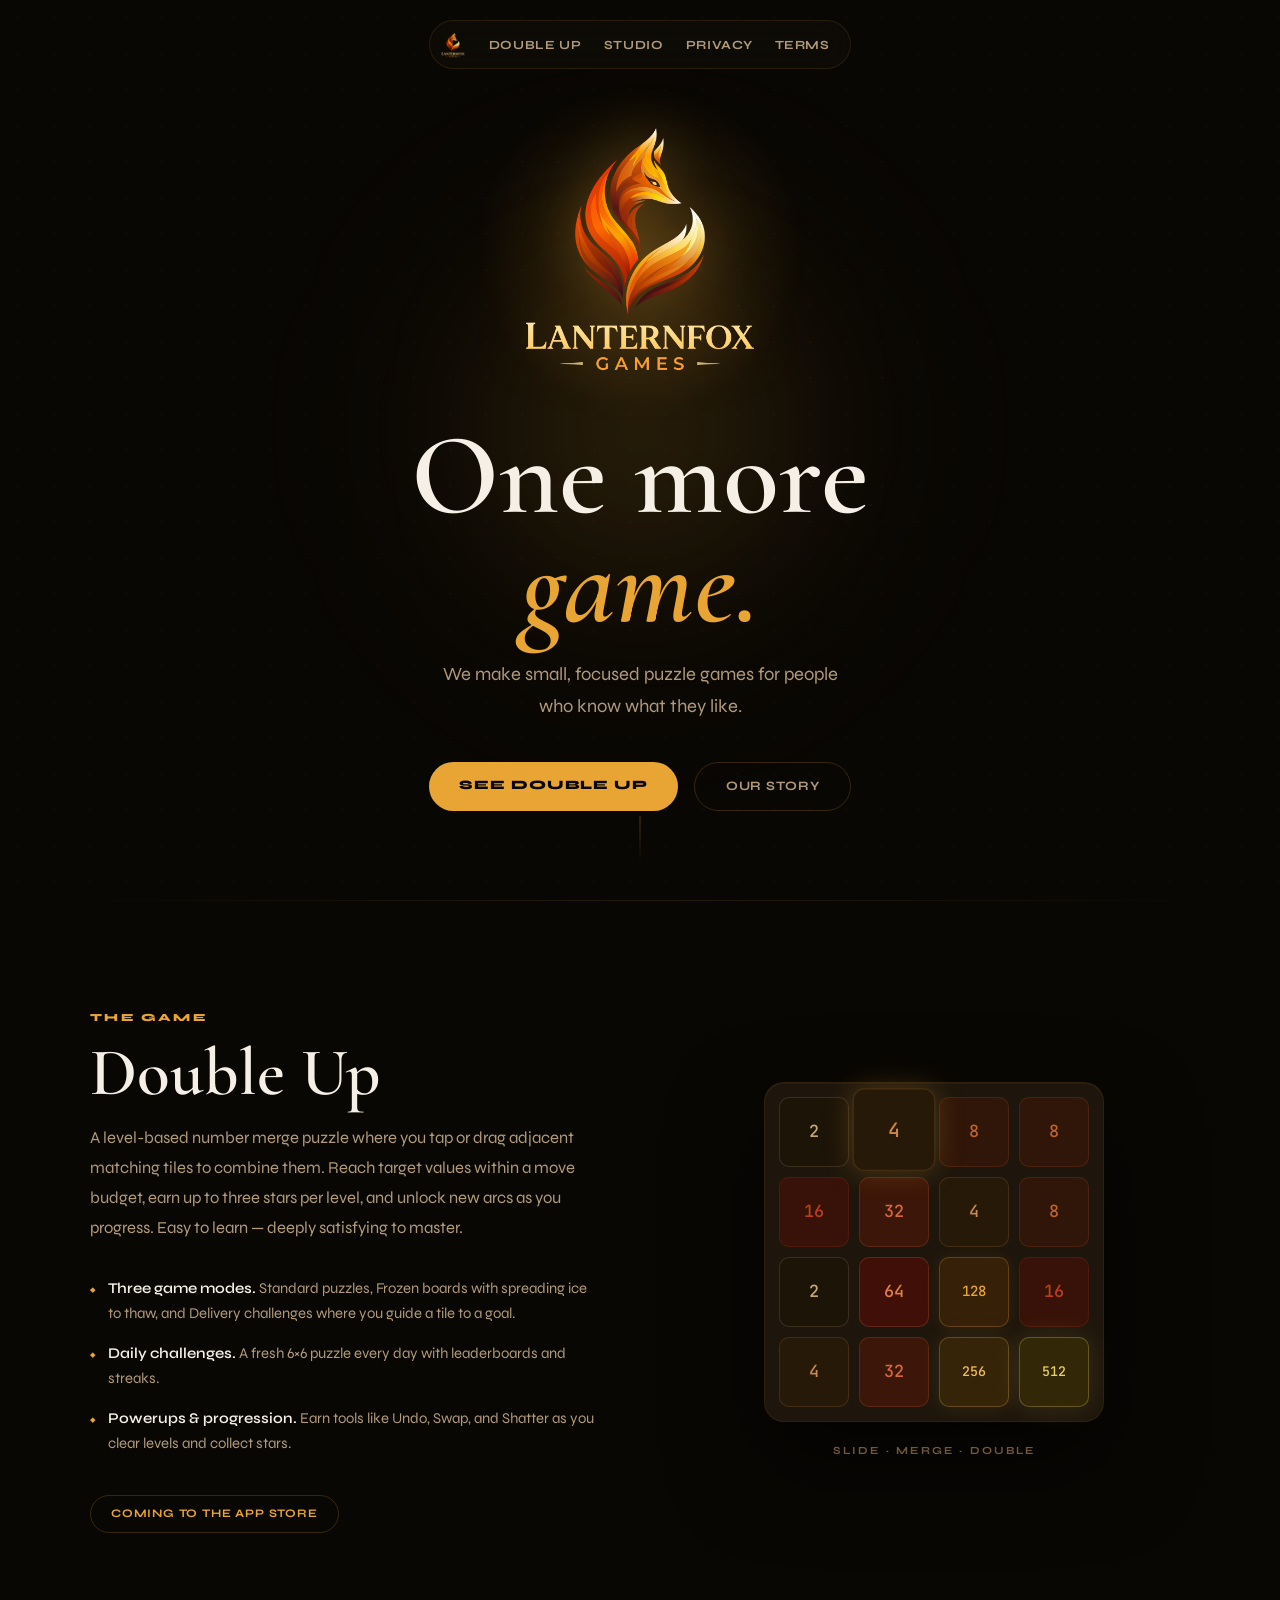
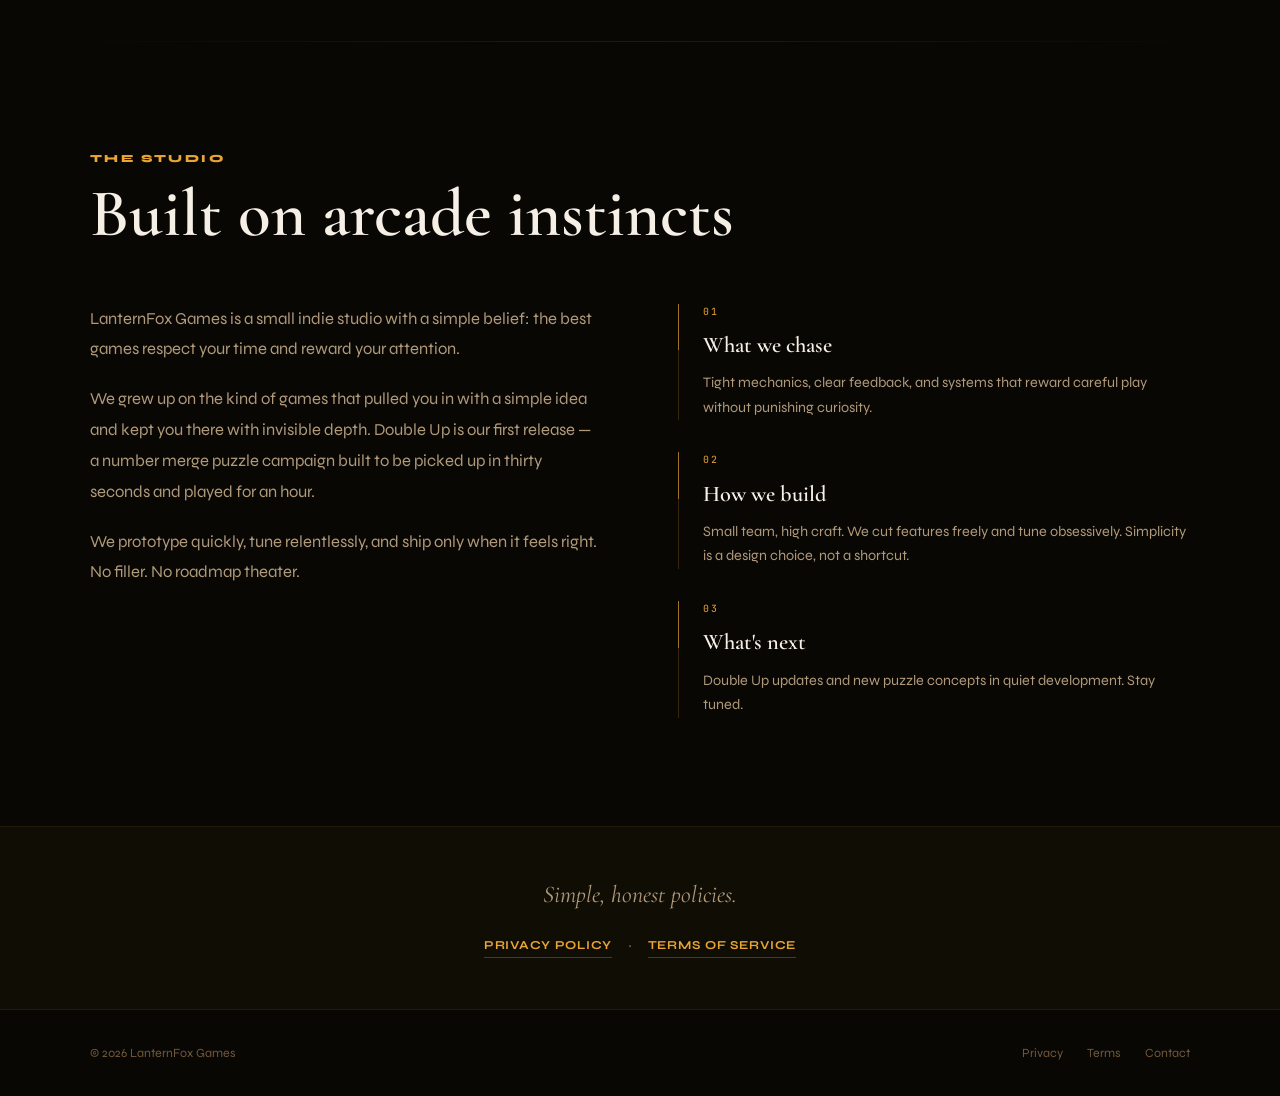
==== commit 883be7c3: "Update website copy to accurately describe Double Up as a level-based puzzle game Rewrote showcase s" ====
--- a/index.html
+++ b/index.html
@@ -3,7 +3,7 @@
   <head>
     <meta charset="UTF-8" />
     <meta name="viewport" content="width=device-width, initial-scale=1.0" />
-    <meta name="description" content="LanternFox Games makes small, focused puzzle games. Double Up — slide, merge, and double your way to a new high score." />
+    <meta name="description" content="LanternFox Games makes small, focused puzzle games. Double Up — a level-based number merge puzzle with three game modes, daily challenges, and star-rated progression." />
     <title>LanternFox Games</title>
     <link rel="preconnect" href="https://fonts.googleapis.com" />
     <link rel="preconnect" href="https://fonts.gstatic.com" crossorigin />
@@ -42,7 +42,6 @@
             <div class="logo-halo"></div>
             <img src="images/lfgLogo.png" alt="LanternFox Games logo" class="hero-logo" />
           </div>
-          <p class="studio-label">LanternFox Games</p>
           <h1 class="hero-headline">One more<br /><em>game.</em></h1>
           <p class="hero-sub">We make small, focused puzzle games for people who know what they like.</p>
           <div class="hero-cta">
@@ -64,25 +63,25 @@
           <div class="showcase-copy reveal">
             <span class="eyebrow">The game</span>
             <h2 class="section-headline">Double Up</h2>
-            <p class="section-body">A number merge puzzle built for the satisfying click of a clean run. Slide tiles, combine matching numbers, and watch your score climb. Easy to understand — hard to put down.</p>
+            <p class="section-body">A level-based number merge puzzle where you tap or drag adjacent matching tiles to combine them. Reach target values within a move budget, earn up to three stars per level, and unlock new arcs as you progress. Easy to learn — deeply satisfying to master.</p>
 
             <ul class="feature-list">
               <li class="feature-item">
                 <span class="feature-mark" aria-hidden="true">◆</span>
                 <div class="feature-text">
-                  <strong>Pure mechanics.</strong> No story, no characters, no systems to manage. Just numbers and decisions.
+                  <strong>Three game modes.</strong> Standard puzzles, Frozen boards with spreading ice to thaw, and Delivery challenges where you guide a tile to a goal.
                 </div>
               </li>
               <li class="feature-item">
                 <span class="feature-mark" aria-hidden="true">◆</span>
                 <div class="feature-text">
-                  <strong>Quick sessions.</strong> A run takes minutes. The high score chase does not.
+                  <strong>Daily challenges.</strong> A fresh 6×6 puzzle every day with leaderboards and streaks.
                 </div>
               </li>
               <li class="feature-item">
                 <span class="feature-mark" aria-hidden="true">◆</span>
                 <div class="feature-text">
-                  <strong>Real feedback.</strong> Every merge clicks. Every combo earns it.
+                  <strong>Powerups & progression.</strong> Earn tools like Undo, Swap, and Shatter as you clear levels and collect stars.
                 </div>
               </li>
             </ul>
@@ -98,17 +97,17 @@
                 <div class="tile t2">2</div>
                 <div class="tile t4">4</div>
                 <div class="tile t8">8</div>
-                <div class="tile t-empty"></div>
+                <div class="tile t8">8</div>
                 <div class="tile t16">16</div>
                 <div class="tile t32">32</div>
-                <div class="tile t-empty"></div>
-                <div class="tile t-empty"></div>
-                <div class="tile t-empty"></div>
+                <div class="tile t4">4</div>
+                <div class="tile t8">8</div>
+                <div class="tile t2">2</div>
                 <div class="tile t64">64</div>
                 <div class="tile t128">128</div>
-                <div class="tile t-empty"></div>
-                <div class="tile t-empty"></div>
-                <div class="tile t-empty"></div>
+                <div class="tile t16">16</div>
+                <div class="tile t4">4</div>
+                <div class="tile t32">32</div>
                 <div class="tile t256">256</div>
                 <div class="tile t512">512</div>
               </div>
@@ -132,7 +131,7 @@
           <div class="studio-layout">
             <div class="studio-prose reveal">
               <p>LanternFox Games is a small indie studio with a simple belief: the best games respect your time and reward your attention.</p>
-              <p>We grew up on the kind of games that pulled you in with a simple idea and kept you there with invisible depth. Double Up is our first release — a number merge puzzle built to be picked up in thirty seconds and played for an hour.</p>
+              <p>We grew up on the kind of games that pulled you in with a simple idea and kept you there with invisible depth. Double Up is our first release — a number merge puzzle campaign built to be picked up in thirty seconds and played for an hour.</p>
               <p>We prototype quickly, tune relentlessly, and ship only when it feels right. No filler. No roadmap theater.</p>
             </div>
 
--- a/styles.css
+++ b/styles.css
@@ -210,8 +210,8 @@
 /* Logo */
 .logo-stage {
   position: relative;
-  width: clamp(140px, 20vw, 200px);
-  height: clamp(140px, 20vw, 200px);
+  width: clamp(180px, 28vw, 280px);
+  height: clamp(180px, 28vw, 280px);
   margin: 0 auto 2rem;
   animation: fadeUp 0.9s var(--ease-out) 0.1s both;
 }
